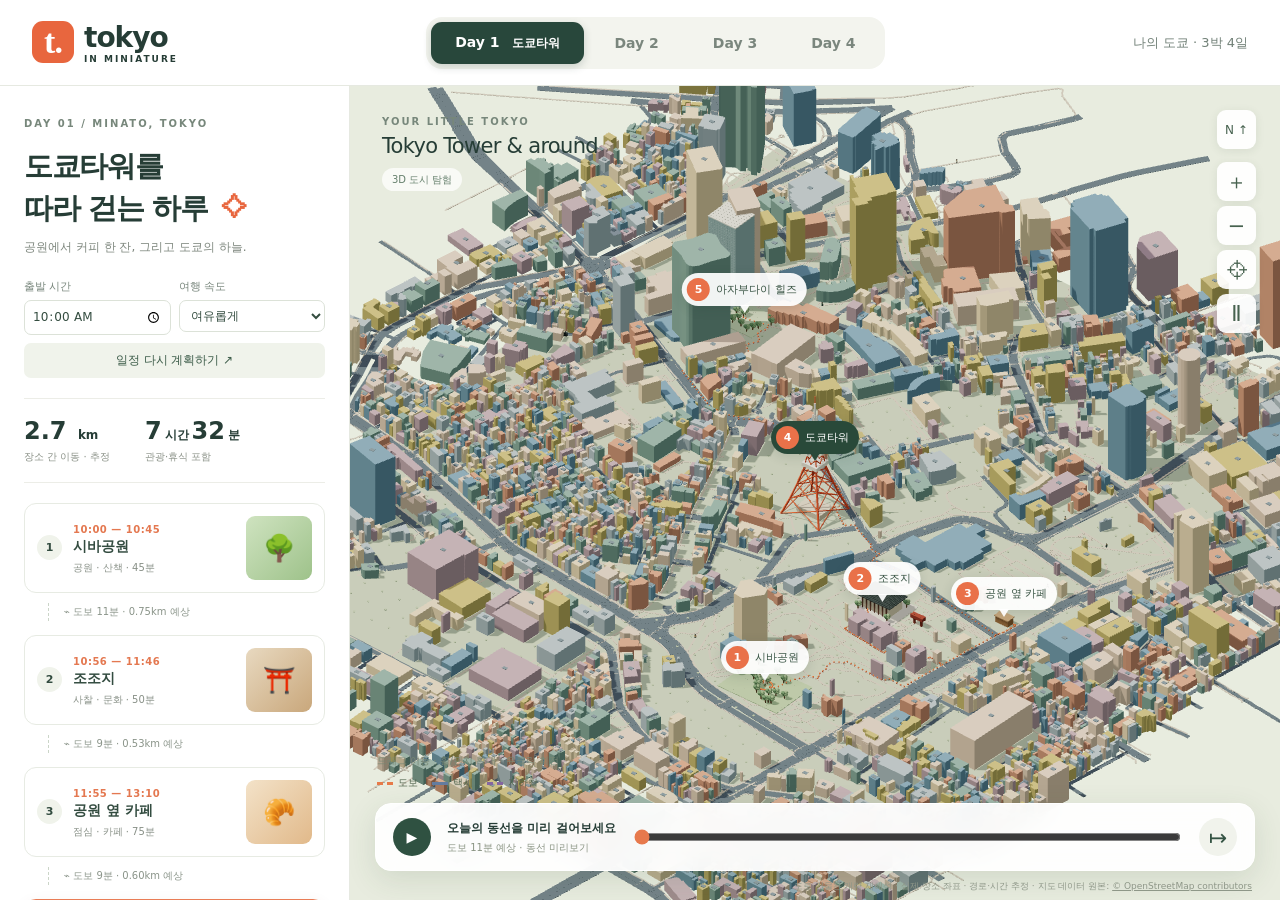
==== index.html @ 180bc1d6 "feat: add canonical, Open Graph meta, favicon and static itinerary fallback Co-Authored-By: Claude S" ====
<!doctype html>
<html lang="ko">
<head>
<meta charset="utf-8">
<meta name="viewport" content="width=device-width,initial-scale=1">
<meta name="theme-color" content="#f6f5ef">
<title>Tokyo, in miniature · 도쿄 여행 플래너</title>
<meta name="description" content="도쿄타워 주변을 탐험하는 인터랙티브 3D 여행 플래너">
<link rel="canonical" href="https://jaeyun0507.github.io/tokyo-miniature-trip/">
<link rel="icon" href="data:image/svg+xml,%3Csvg xmlns='http://www.w3.org/2000/svg' viewBox='0 0 32 32'%3E%3Crect width='32' height='32' rx='7' fill='%23f6f5ef'/%3E%3Ctext x='16' y='23' font-size='20' text-anchor='middle' font-family='serif' fill='%23222'%3Et.%3C/text%3E%3C/svg%3E">
<meta property="og:type" content="website">
<meta property="og:locale" content="ko_KR">
<meta property="og:site_name" content="Tokyo, in miniature">
<meta property="og:title" content="Tokyo, in miniature · 도쿄 여행 플래너">
<meta property="og:description" content="도쿄타워 주변을 탐험하는 인터랙티브 3D 여행 플래너">
<meta property="og:url" content="https://jaeyun0507.github.io/tokyo-miniature-trip/">
<meta name="twitter:card" content="summary">
<meta name="twitter:title" content="Tokyo, in miniature · 도쿄 여행 플래너">
<meta name="twitter:description" content="도쿄타워 주변을 탐험하는 인터랙티브 3D 여행 플래너">
<link rel="stylesheet" href="style.css">
<script type="importmap">{"imports":{"three":"./vendor/three.module.min.js"}}</script>
</head>
<body>
<header>
  <a class="brand" href="./"><span class="brand-mark">t.</span><span>tokyo<span class="brand-small">IN MINIATURE</span></span></a>
  <nav aria-label="여행 날짜">
    <button class="day active" data-day="1">Day 1 <small>도쿄타워</small></button>
    <button class="day" data-day="2">Day 2</button>
    <button class="day" data-day="3">Day 3</button>
    <button class="day" data-day="4">Day 4</button>
  </nav>
  <span class="trip-label">나의 도쿄 · 3박 4일</span>
</header>
<main>
  <aside id="itinerary">
    <div class="intro">
      <span class="eyebrow">DAY 01 / MINATO, TOKYO</span>
      <h1>도쿄타워를<br>따라 걷는 하루<span>⟡</span></h1>
      <p>공원에서 커피 한 잔, 그리고 도쿄의 하늘.</p>
    </div>
    <div class="planner">
      <label>출발 시간 <input id="start" type="time" value="10:00"></label>
      <label>여행 속도
        <select id="pace">
          <option value="1">여유롭게</option>
          <option value="0.75">가볍게</option>
          <option value="1.25">천천히</option>
        </select>
      </label>
      <button id="plan">일정 다시 계획하기 ↗</button>
    </div>
    <div class="summary">
      <div><b id="distance">-</b><span>장소 간 이동 · 추정</span></div>
      <div><b id="duration">-</b><span>관광·휴식 포함</span></div>
    </div>
    <div id="cards">
      <ol>
        <li><h3>시바공원 (Shiba Park)</h3><p>도쿄타워를 바라보며 초록빛 산책로를 걸어요. 사진을 찍고 천천히 하루를 시작하기 좋은 첫 장소.</p></li>
        <li><h3>조조지 (Zōjō-ji Temple)</h3><p>오래된 사찰의 지붕 너머로 도쿄타워가 솟아 있어요. 경내와 산게다쓰몬을 천천히 둘러보세요.</p></li>
        <li><h3>공원 옆 카페</h3><p>공원 옆 베이커리 카페에서 빵과 커피로 쉬어가는 점심.</p></li>
        <li><h3>도쿄타워 (Tokyo Tower)</h3><p>도쿄를 상징하는 오렌지빛 철탑. 전망대에서 도시를 내려다보고 아래층에서 작은 기념품을 골라보세요.</p></li>
        <li><h3>아자부다이 힐즈 (Azabudai Hills)</h3><p>곡선형 건축과 녹색 광장, 상점과 마켓이 이어지는 마지막 코스. 가미야초역과 연결돼 있어요.</p></li>
      </ol>
    </div>
    <div class="aside-note">영업시간은 여행일에 다시 확인해 주세요.<br>이동시간은 대기·교통 상황에 따라 달라집니다.</div>
  </aside>
  <section id="map" aria-label="도쿄 3D 여행 지도">
    <div id="canvas"></div>
    <div id="pins"></div>
    <div class="map-heading"><span class="eyebrow">YOUR LITTLE TOKYO</span><h2>Tokyo Tower &amp; around</h2><span class="map-live">3D 도시 탐험</span></div>
    <div id="map-status">도쿄의 작은 거리를 준비하고 있어요…</div>
    <div class="map-tools">
      <button id="north" title="북쪽으로 정렬" aria-label="북쪽으로 정렬">N ↑</button>
      <button id="zoom-in" aria-label="지도 확대">＋</button>
      <button id="zoom-out" aria-label="지도 축소">−</button>
      <button id="reset" aria-label="전체 동선 보기">⌖</button>
      <button id="motion" aria-label="도시 움직임 일시정지">Ⅱ</button>
    </div>
    <div class="map-hint">드래그 이동 · 휠/핀치 확대 · 우클릭 회전</div>
    <div class="legend"><span><i class="walk"></i>도보</span><span><i class="taxi"></i>택시</span><span><i class="subway"></i>지하철</span></div>
    <div id="details" hidden></div>
    <div class="player">
      <button id="play" aria-label="여행 동선 재생">▶</button>
      <div><b id="play-label">오늘의 동선을 미리 걸어보세요</b><span id="play-sub">5곳의 작은 발견 · Day 1</span></div>
      <input id="progress" type="range" min="0" max="1000" value="0" aria-label="여행 진행 위치">
      <button id="next" aria-label="다음 장소">↦</button>
    </div>
    <div class="attribution">도로·건물은 개략 재해석 · 실제 장소 좌표 · 경로·시간 추정 · 지도 데이터 원본: <a href="https://www.openstreetmap.org/copyright" target="_blank" rel="noopener">© OpenStreetMap contributors</a></div>
    <div id="empty-day" hidden>
      <span class="eyebrow">YOUR NEXT CHAPTER</span>
      <h2 id="empty-title"></h2>
      <p>이번 프로토타입은 Day 1 도쿄타워 지역을 담고 있어요.<br>나머지 날짜는 아직 계획되지 않았습니다.</p>
      <button id="back-day">Day 1 둘러보기 →</button>
    </div>
  </section>
</main>
<div id="toast" role="status"></div>
<script type="module" src="app.js"></script>
</body>
</html>
---- style.css ----
:root{
  --bg:#f6f5ef; --ink:#263d36; --muted:#7f887f; --line:#e6e9e1; --panel:#fff;
  --green:#28473b; --green-2:#335443; --orange:#e8663e; --soft:#f0f3eb;
}
*{box-sizing:border-box}
body{margin:0;font-family:system-ui,-apple-system,"Segoe UI","Malgun Gothic","Noto Sans KR",sans-serif;color:var(--ink);background:var(--bg);font-size:14px}
button,input,select{font:inherit}
button{cursor:pointer;border:0}
button:focus-visible,a:focus-visible,input:focus-visible,select:focus-visible{outline:3px solid #ed7044;outline-offset:3px}

/* header */
header{height:86px;display:flex;align-items:center;justify-content:space-between;padding:0 32px;background:var(--panel);border-bottom:1px solid var(--line);position:relative;z-index:20}
.brand{display:flex;align-items:center;gap:10px;text-decoration:none;color:var(--ink);font-size:28px;font-weight:700;letter-spacing:-1px}
.brand-mark{background:var(--orange);color:#fff;border-radius:11px;width:42px;height:42px;display:grid;place-items:center;font-family:Georgia,serif;font-size:34px}
.brand-small{display:block;font-size:9px;letter-spacing:2px;line-height:1.2}
.trip-label{font-size:13px;color:#718077}
nav{display:flex;gap:6px;padding:5px;background:#f3f4ee;border-radius:16px}
.day{padding:12px 24px;background:transparent;border-radius:11px;color:#7a867d;font-weight:600}
.day small{display:none;margin-left:8px;font-size:12px}
.day.active{background:var(--green);color:#fff;box-shadow:0 3px 8px #213b3233}
.day.active small{display:inline}

/* layout */
main{height:calc(100dvh - 86px);display:flex}
aside{width:350px;flex-shrink:0;background:var(--panel);overflow-y:auto;z-index:5;border-right:1px solid var(--line);padding:28px 24px;transition:opacity .2s}
.eyebrow{font-size:10px;font-weight:700;letter-spacing:2px;color:#77877b}
.intro h1{font-size:29px;line-height:1.45;letter-spacing:-1.3px;margin:15px 0 10px;font-weight:600}
.intro h1 span{color:var(--orange);margin-left:12px}
.intro p{font-size:12px;color:var(--muted);margin:0 0 23px}
.planner{display:grid;grid-template-columns:1fr 1fr;gap:8px}
.planner label{font-size:11px;color:#79877d}
.planner input,.planner select{display:block;width:100%;border:1px solid #dce2d8;border-radius:7px;background:#fff;padding:7px;margin-top:6px;color:#344d40;font-size:12px}
.planner button{grid-column:1/-1;background:var(--soft);color:#3c5c49;border-radius:7px;padding:9px;font-size:12px}
.summary{display:flex;gap:35px;border-top:1px solid #ecede7;border-bottom:1px solid #ecede7;padding:18px 0;margin:20px 0}
.summary b{font-size:24px;font-weight:600}
.summary small{font-size:12px;margin:0 3px}
.summary span{display:block;color:#8a9187;font-size:10px;margin-top:5px}

/* stop cards */
.stop{position:relative;margin-bottom:10px;display:block;text-align:left;background:#fff;width:100%;padding:12px;border:1px solid #e7ebe3;border-radius:12px;color:#334c40;transition:.2s}
.stop.selected{border-color:#e97c56;background:#fff9f4;box-shadow:0 4px 15px #79432912}
.stop-top{display:flex;gap:11px;align-items:center}
.stop-number{width:25px;height:25px;display:grid;place-items:center;border-radius:50%;background:var(--soft);font-size:11px;font-weight:700;flex-shrink:0}
.selected .stop-number{background:#e96c43;color:#fff}
.stop h3{font-size:14px;margin:2px 0;font-weight:600}
.stop time{font-size:10px;font-weight:600;color:#e47850;letter-spacing:.5px}
.stop .meta{font-size:10px;color:#889087;margin-top:5px}
/* 사진 대신 색 블록 썸네일 (실제 사진 아님) */
.thumb{height:64px;width:66px;border-radius:9px;flex-shrink:0;margin-left:auto;display:grid;place-items:center;font-size:26px}
.thumb.t0{background:linear-gradient(135deg,#cfe3c0,#9ec28a)}
.thumb.t1{background:linear-gradient(135deg,#e8d9c0,#c9a77b)}
.thumb.t2{background:linear-gradient(135deg,#f3e2c8,#e1b98a)}
.thumb.t3{background:linear-gradient(135deg,#f7c9b2,#e8663e)}
.thumb.t4{background:linear-gradient(135deg,#cfdde0,#8fb1b8)}
.leg{margin:6px 0 14px 24px;padding-left:15px;border-left:1px dashed #cbd5c8;font-size:10px;color:#8a9489;line-height:1.8}
.aside-note{color:#99a194;font-size:10px;line-height:1.8;padding:8px 0 20px}

/* map */
#map{position:relative;flex:1;overflow:hidden;background:#e9ede2}
#canvas,#pins{position:absolute;inset:0}
#canvas canvas{display:block;width:100%;height:100%}
#pins{pointer-events:none}
.pin{position:absolute;pointer-events:auto;display:flex;align-items:center;gap:6px;transform:translate(-50%,-100%);white-space:nowrap;border-radius:18px;background:#ffffffed;color:#3a5545;padding:5px 10px 5px 5px;box-shadow:0 3px 12px #263e3424;font-size:11px}
.pin b{background:#e97149;color:#fff;border-radius:50%;width:23px;height:23px;display:grid;place-items:center}
.pin.selected{background:#294939;color:#fff;z-index:3}
.pin:after{content:'';position:absolute;bottom:-7px;left:50%;transform:translateX(-50%);border-top:8px solid #ffffffed;border-left:5px solid transparent;border-right:5px solid transparent}
.pin.selected:after{border-top-color:#294939}
.map-heading{position:absolute;left:32px;top:26px;pointer-events:none}
.map-heading h2{font-size:21px;font-weight:500;letter-spacing:-.7px;margin:6px 0 12px}
.map-live{background:#ffffffb8;padding:6px 10px;border-radius:20px;font-size:10px;color:#66806d}
.map-tools{position:absolute;right:24px;top:24px;display:grid;gap:5px}
.map-tools button{width:39px;height:39px;border-radius:9px;background:#ffffffeb;color:#47624f;box-shadow:0 2px 10px #324c3518;font-size:21px}
.map-tools #north{font-size:12px;margin-bottom:8px}
.map-hint{position:absolute;bottom:132px;left:27px;color:#788874;font-size:10px}
.legend{position:absolute;left:27px;bottom:110px;display:flex;gap:14px;font-size:10px;color:#53664f}
.legend span{display:flex;align-items:center;gap:5px}
.legend i{width:16px;border-top:3px dashed #e77a49}
.legend .taxi{border-color:#637ca0;border-top-style:solid}
.legend .subway{border-color:#8466a1}
.player{position:absolute;bottom:29px;left:25px;right:25px;background:#fffffff0;backdrop-filter:blur(12px);border:1px solid #fff;border-radius:16px;box-shadow:0 9px 30px #304e3120;display:flex;align-items:center;gap:16px;padding:14px 17px}
.player button{width:38px;height:38px;border-radius:50%;background:#2f5141;color:#fff;flex-shrink:0}
.player #next{background:#f1f3ec;color:#345343;font-size:22px}
.player b{font-size:12px;display:block}
.player span{display:block;font-size:10px;color:#899382;margin-top:4px}
.player input{flex:1;min-width:40px;accent-color:#e7794c}
.attribution{position:absolute;bottom:7px;right:28px;font-size:9px;color:#8e9788;text-align:right}
.attribution a{color:inherit}
#map-status{position:absolute;top:48%;left:50%;transform:translate(-50%,-50%);background:#fff;border-radius:12px;padding:15px;box-shadow:0 5px 20px #0001;font-size:12px;text-align:center}
#map-status[hidden]{display:none}

/* details card */
#details{position:absolute;right:24px;top:205px;width:270px;background:#fffffff2;border-radius:17px;box-shadow:0 10px 30px #26452a22;overflow:hidden;backdrop-filter:blur(12px)}
#details[hidden],#empty-day[hidden]{display:none}
#details .detail-img{height:112px;width:100%;margin:0;border-radius:0;font-size:44px}
.detail-body{padding:18px}
.detail-body h3{margin:5px 0 9px;font-size:20px}
.detail-body p{font-size:12px;color:#70806f;line-height:1.75;margin:8px 0}
.detail-body .info{font-size:11px;background:#f3f5ef;padding:9px;border-radius:8px}
.detail-body a{font-size:11px;color:#64826b;text-decoration:none}
.detail-close{position:absolute;right:10px;top:10px;width:27px;height:27px;border-radius:50%;background:#fff;color:#576b5a}
.mode-row{display:flex;gap:5px;margin:12px 0}
.mode-row button{padding:7px 11px;border-radius:6px;background:#edf1e7;color:#5b715b;font-size:11px}
.mode-row button.active{background:var(--green-2);color:#fff}
.detail-body .photo-note{font-size:9px;color:#92998b}
.detail-body .go{background:#e96e43;color:#fff;border-radius:8px;padding:10px;width:100%;margin-top:12px;font-weight:600;font-size:12px}

/* empty day */
#empty-day{position:absolute;inset:0;background:#eff2e4eb;backdrop-filter:blur(9px);z-index:7;display:flex;flex-direction:column;align-items:center;justify-content:center;text-align:center;padding:30px}
#empty-day h2{font-size:36px;margin:18px}
#empty-day p{line-height:1.8;color:#768470}
#empty-day button{margin-top:20px;padding:15px 30px;border-radius:10px;background:var(--green-2);color:#fff}
#toast{position:fixed;bottom:125px;left:50%;transform:translateX(-50%);background:#294535;color:#fff;padding:12px 20px;border-radius:10px;z-index:30;display:none;max-width:90vw;font-size:13px}

@media(min-width:1500px){aside{width:385px;padding:32px}.intro h1{font-size:33px}}
@media(max-width:1000px){
  header{padding:0 20px}.trip-label{display:none}.day{padding:12px 18px}
  aside{width:305px;padding:22px 18px}
  #details{top:auto;bottom:150px;width:235px}.detail-img{display:none}
  .map-heading{left:22px}
}
@media(max-width:700px){
  header{height:70px;padding:0 14px}.brand{font-size:22px}
  .brand-mark{width:32px;height:32px;font-size:26px}.brand-small{font-size:7px}
  .day{padding:10px 13px;font-size:12px}.day.active small{display:none}
  nav{gap:0;padding:3px}
  main{height:calc(100dvh - 70px);flex-direction:column-reverse}
  #map{flex:1;min-height:44dvh}
  aside{height:34dvh;width:100%;padding:15px 18px;border-right:0;border-top:1px solid #e0e5d9}
  .intro{display:none}
  .planner{grid-template-columns:1fr 1fr 1.4fr;align-items:end;gap:8px}
  .planner button{grid-column:auto;height:35px;font-size:11px}
  .summary{padding:9px 0;margin:10px 0;gap:25px}.summary b{font-size:18px}
  .summary span{display:inline;margin-left:8px;font-size:9px}
  #cards{display:flex;gap:10px;overflow-x:auto;padding-bottom:8px}
  .stop{min-width:220px;width:220px;margin:0;padding:9px}
  .leg,.aside-note{display:none}
  .stop h3{font-size:12px}.thumb{width:48px;height:48px;font-size:20px}
  .map-heading{top:16px;left:17px}.map-heading h2{font-size:16px;margin:5px 0}
  .map-live{display:none}
  .map-tools{right:12px;top:12px;gap:4px}
  .map-tools button{height:31px;width:31px;font-size:18px}.map-tools #north{margin:0}
  .player{bottom:23px;left:12px;right:12px;padding:9px 11px;gap:9px;border-radius:12px}
  .player button{width:31px;height:31px;font-size:11px}
  .player b{font-size:10px;max-width:125px}.player span{font-size:8px}.player input{width:45px}
  .attribution{font-size:7px;right:12px;bottom:5px}
  .map-hint{display:none}.legend{bottom:87px;left:15px;font-size:9px}
  #details{top:8px;bottom:auto;right:51px;width:220px;max-height:calc(100% - 95px);overflow-y:auto;z-index:6}
  .pin{font-size:9px;padding:3px 7px 3px 3px}.pin b{width:19px;height:19px}
}
@media(prefers-reduced-motion:reduce){*{scroll-behavior:auto;transition:none!important}}
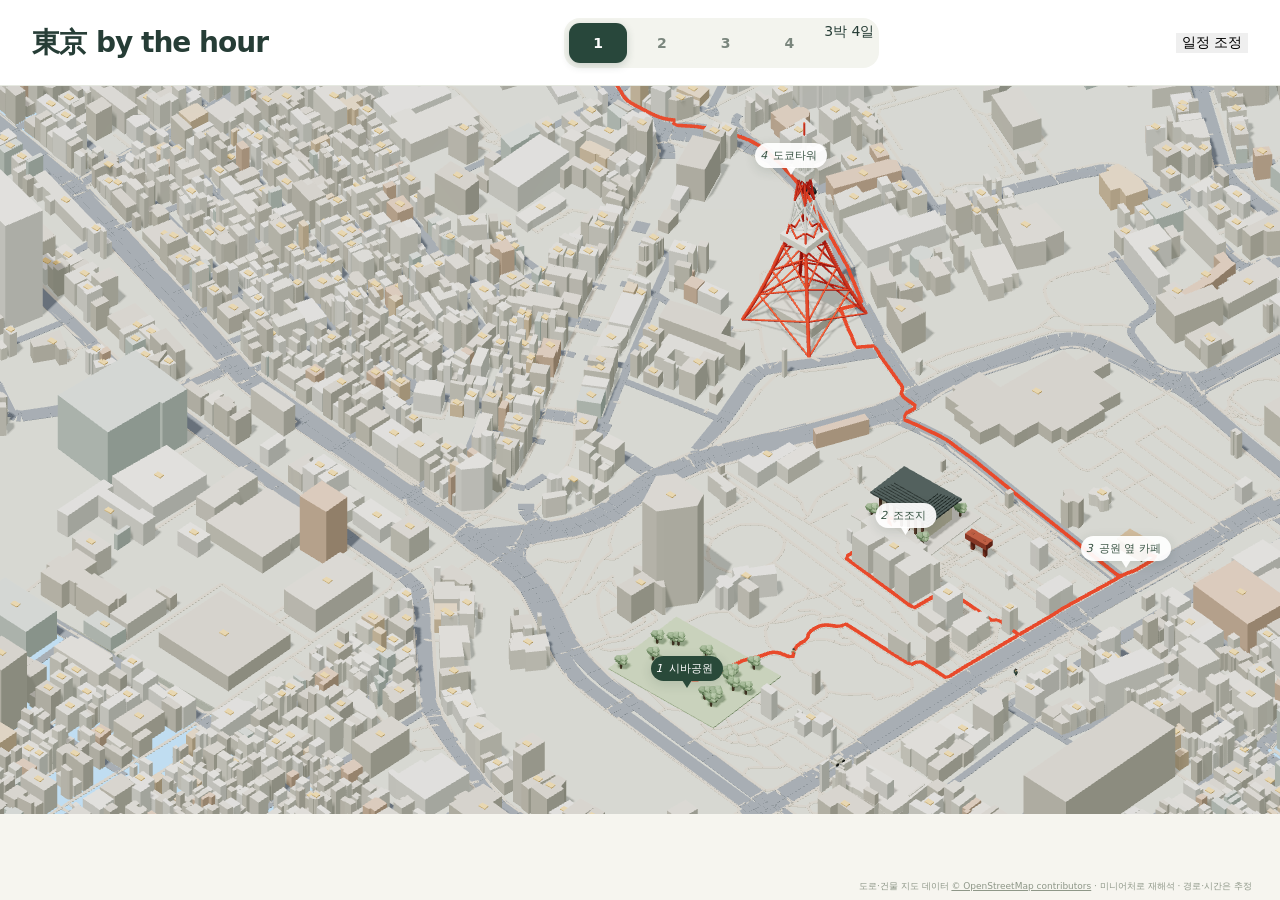
==== commit f827d9b5: "feat: redesign page structure around full-screen stage and hourly timeline Co-Authored-By: Claude So" ====
--- a/index.html
+++ b/index.html
@@ -2,98 +2,93 @@
 <html lang="ko">
 <head>
 <meta charset="utf-8">
-<meta name="viewport" content="width=device-width,initial-scale=1">
-<meta name="theme-color" content="#f6f5ef">
-<title>Tokyo, in miniature · 도쿄 여행 플래너</title>
-<meta name="description" content="도쿄타워 주변을 탐험하는 인터랙티브 3D 여행 플래너">
+<meta name="viewport" content="width=device-width,initial-scale=1,viewport-fit=cover">
+<meta name="theme-color" content="#cfe4f2">
+<title>Tokyo, by the hour · 시간으로 걷는 도쿄</title>
+<meta name="description" content="하루를 시간 순서로 걷는 도쿄 여행 플래너. 타임라인을 움직이면 하늘이 바뀌고 도쿄타워에 불이 켜져요.">
 <link rel="canonical" href="https://jaeyun0507.github.io/tokyo-miniature-trip/">
-<link rel="icon" href="data:image/svg+xml,%3Csvg xmlns='http://www.w3.org/2000/svg' viewBox='0 0 32 32'%3E%3Crect width='32' height='32' rx='7' fill='%23f6f5ef'/%3E%3Ctext x='16' y='23' font-size='20' text-anchor='middle' font-family='serif' fill='%23222'%3Et.%3C/text%3E%3C/svg%3E">
+<link rel="icon" href="data:image/svg+xml,%3Csvg xmlns='http://www.w3.org/2000/svg' viewBox='0 0 32 32'%3E%3Crect width='32' height='32' rx='7' fill='%23e2452b'/%3E%3Ctext x='16' y='23' font-size='19' text-anchor='middle' font-family='serif' fill='%23fff'%3E%E6%9D%B1%3C/text%3E%3C/svg%3E">
 <meta property="og:type" content="website">
 <meta property="og:locale" content="ko_KR">
-<meta property="og:site_name" content="Tokyo, in miniature">
-<meta property="og:title" content="Tokyo, in miniature · 도쿄 여행 플래너">
-<meta property="og:description" content="도쿄타워 주변을 탐험하는 인터랙티브 3D 여행 플래너">
+<meta property="og:site_name" content="Tokyo, by the hour">
+<meta property="og:title" content="Tokyo, by the hour · 시간으로 걷는 도쿄">
+<meta property="og:description" content="하루를 시간 순서로 걷는 도쿄 여행 플래너. 타임라인을 움직이면 하늘이 바뀌고 도쿄타워에 불이 켜져요.">
 <meta property="og:url" content="https://jaeyun0507.github.io/tokyo-miniature-trip/">
 <meta name="twitter:card" content="summary">
-<meta name="twitter:title" content="Tokyo, in miniature · 도쿄 여행 플래너">
-<meta name="twitter:description" content="도쿄타워 주변을 탐험하는 인터랙티브 3D 여행 플래너">
+<meta name="twitter:title" content="Tokyo, by the hour · 시간으로 걷는 도쿄">
+<meta name="twitter:description" content="하루를 시간 순서로 걷는 도쿄 여행 플래너. 타임라인을 움직이면 하늘이 바뀌고 도쿄타워에 불이 켜져요.">
 <link rel="stylesheet" href="style.css">
 <script type="importmap">{"imports":{"three":"./vendor/three.module.min.js"}}</script>
 </head>
-<body>
-<header>
-  <a class="brand" href="./"><span class="brand-mark">t.</span><span>tokyo<span class="brand-small">IN MINIATURE</span></span></a>
-  <nav aria-label="여행 날짜">
-    <button class="day active" data-day="1">Day 1 <small>도쿄타워</small></button>
-    <button class="day" data-day="2">Day 2</button>
-    <button class="day" data-day="3">Day 3</button>
-    <button class="day" data-day="4">Day 4</button>
+<body data-tone="day">
+<div id="stage"><div id="canvas"></div><div id="pins"></div></div>
+
+<header class="top">
+  <a class="brand" href="./" aria-label="Tokyo, by the hour 처음으로">
+    <span class="brand-kanji">東京</span>
+    <span class="brand-text">by the hour</span>
+  </a>
+  <nav class="days" aria-label="여행 날짜">
+    <button class="day active" data-day="1" aria-current="true">1</button>
+    <button class="day" data-day="2">2</button>
+    <button class="day" data-day="3">3</button>
+    <button class="day" data-day="4">4</button>
+    <span class="days-label">3박 4일</span>
   </nav>
-  <span class="trip-label">나의 도쿄 · 3박 4일</span>
+  <button id="open-plan" class="ghost">일정 조정</button>
 </header>
-<main>
-  <aside id="itinerary">
-    <div class="intro">
-      <span class="eyebrow">DAY 01 / MINATO, TOKYO</span>
-      <h1>도쿄타워를<br>따라 걷는 하루<span>⟡</span></h1>
-      <p>공원에서 커피 한 잔, 그리고 도쿄의 하늘.</p>
-    </div>
-    <div class="planner">
-      <label>출발 시간 <input id="start" type="time" value="10:00"></label>
-      <label>여행 속도
-        <select id="pace">
-          <option value="1">여유롭게</option>
-          <option value="0.75">가볍게</option>
-          <option value="1.25">천천히</option>
-        </select>
-      </label>
-      <button id="plan">일정 다시 계획하기 ↗</button>
-    </div>
-    <div class="summary">
-      <div><b id="distance">-</b><span>장소 간 이동 · 추정</span></div>
-      <div><b id="duration">-</b><span>관광·휴식 포함</span></div>
-    </div>
-    <div id="cards">
-      <ol>
-        <li><h3>시바공원 (Shiba Park)</h3><p>도쿄타워를 바라보며 초록빛 산책로를 걸어요. 사진을 찍고 천천히 하루를 시작하기 좋은 첫 장소.</p></li>
-        <li><h3>조조지 (Zōjō-ji Temple)</h3><p>오래된 사찰의 지붕 너머로 도쿄타워가 솟아 있어요. 경내와 산게다쓰몬을 천천히 둘러보세요.</p></li>
-        <li><h3>공원 옆 카페</h3><p>공원 옆 베이커리 카페에서 빵과 커피로 쉬어가는 점심.</p></li>
-        <li><h3>도쿄타워 (Tokyo Tower)</h3><p>도쿄를 상징하는 오렌지빛 철탑. 전망대에서 도시를 내려다보고 아래층에서 작은 기념품을 골라보세요.</p></li>
-        <li><h3>아자부다이 힐즈 (Azabudai Hills)</h3><p>곡선형 건축과 녹색 광장, 상점과 마켓이 이어지는 마지막 코스. 가미야초역과 연결돼 있어요.</p></li>
-      </ol>
-    </div>
-    <div class="aside-note">영업시간은 여행일에 다시 확인해 주세요.<br>이동시간은 대기·교통 상황에 따라 달라집니다.</div>
-  </aside>
-  <section id="map" aria-label="도쿄 3D 여행 지도">
-    <div id="canvas"></div>
-    <div id="pins"></div>
-    <div class="map-heading"><span class="eyebrow">YOUR LITTLE TOKYO</span><h2>Tokyo Tower &amp; around</h2><span class="map-live">3D 도시 탐험</span></div>
-    <div id="map-status">도쿄의 작은 거리를 준비하고 있어요…</div>
-    <div class="map-tools">
-      <button id="north" title="북쪽으로 정렬" aria-label="북쪽으로 정렬">N ↑</button>
-      <button id="zoom-in" aria-label="지도 확대">＋</button>
-      <button id="zoom-out" aria-label="지도 축소">−</button>
-      <button id="reset" aria-label="전체 동선 보기">⌖</button>
-      <button id="motion" aria-label="도시 움직임 일시정지">Ⅱ</button>
-    </div>
-    <div class="map-hint">드래그 이동 · 휠/핀치 확대 · 우클릭 회전</div>
-    <div class="legend"><span><i class="walk"></i>도보</span><span><i class="taxi"></i>택시</span><span><i class="subway"></i>지하철</span></div>
-    <div id="details" hidden></div>
-    <div class="player">
-      <button id="play" aria-label="여행 동선 재생">▶</button>
-      <div><b id="play-label">오늘의 동선을 미리 걸어보세요</b><span id="play-sub">5곳의 작은 발견 · Day 1</span></div>
-      <input id="progress" type="range" min="0" max="1000" value="0" aria-label="여행 진행 위치">
-      <button id="next" aria-label="다음 장소">↦</button>
-    </div>
-    <div class="attribution">도로·건물은 개략 재해석 · 실제 장소 좌표 · 경로·시간 추정 · 지도 데이터 원본: <a href="https://www.openstreetmap.org/copyright" target="_blank" rel="noopener">© OpenStreetMap contributors</a></div>
-    <div id="empty-day" hidden>
-      <span class="eyebrow">YOUR NEXT CHAPTER</span>
-      <h2 id="empty-title"></h2>
-      <p>이번 프로토타입은 Day 1 도쿄타워 지역을 담고 있어요.<br>나머지 날짜는 아직 계획되지 않았습니다.</p>
-      <button id="back-day">Day 1 둘러보기 →</button>
-    </div>
-  </section>
-</main>
+
+<div class="tools" role="group" aria-label="지도 도구">
+  <button id="zoom-in" aria-label="확대">＋</button>
+  <button id="zoom-out" aria-label="축소">−</button>
+  <button id="overview" aria-label="도시 전체 보기" title="전체 보기">⌖</button>
+</div>
+
+<!-- 스크립트가 시작되면 챕터 카드로 교체돼요. 스크립트 없이도 일정이 읽히도록 둔 정적 내용입니다. -->
+<section id="card" aria-live="polite">
+  <div class="eyebrow">Day 1 · Minato, Tokyo</div>
+  <h2>도쿄타워를 따라 걷는 하루</h2>
+  <ol>
+    <li><b>시바공원 (Shiba Park)</b> — 도쿄타워를 바라보며 초록빛 산책로를 걸어요. 사진을 찍고 천천히 하루를 시작하기 좋은 첫 장소.</li>
+    <li><b>조조지 (Zōjō-ji Temple)</b> — 오래된 사찰의 지붕 너머로 도쿄타워가 솟아 있어요. 경내와 산게다쓰몬을 천천히 둘러보세요.</li>
+    <li><b>공원 옆 카페</b> — 공원 옆 베이커리 카페에서 빵과 커피로 쉬어가는 점심.</li>
+    <li><b>도쿄타워 (Tokyo Tower)</b> — 도쿄를 상징하는 주황빛 철탑. 해 질 무렵 전망대에서 도시에 불이 켜지는 순간을 기다려 보세요.</li>
+    <li><b>아자부다이 힐즈 (Azabudai Hills)</b> — 곡선형 건축과 녹색 광장, 상점과 마켓이 이어지는 마지막 코스. 가미야초역과 연결돼 있어요.</li>
+  </ol>
+</section>
+
+<footer id="line">
+  <button id="play" class="play" aria-label="하루 재생">▶</button>
+  <div class="track">
+    <input id="progress" type="range" min="0" max="1000" value="0" aria-label="하루의 시간 이동">
+    <div id="stations"></div>
+  </div>
+  <div class="clockout" aria-hidden="true"><b id="clock">12:00</b><span id="phase">낮</span></div>
+</footer>
+
+<div id="sheet" hidden>
+  <div class="sheet-body" role="dialog" aria-label="일정 조정">
+    <h3>하루를 어떻게 걸을까요</h3>
+    <label>출발 시간 <input id="start" type="time" value="12:00"></label>
+    <fieldset>
+      <legend>걷는 속도</legend>
+      <label><input type="radio" name="pace" value="0.75"> 가볍게</label>
+      <label><input type="radio" name="pace" value="1" checked> 여유롭게</label>
+      <label><input type="radio" name="pace" value="1.25"> 천천히 오래</label>
+    </fieldset>
+    <div class="sheet-actions"><button id="sheet-cancel" class="ghost">닫기</button><button id="sheet-apply" class="primary">다시 계획하기</button></div>
+  </div>
+</div>
+
+<div id="empty-day" hidden>
+  <span class="eyebrow">NEXT CHAPTER</span>
+  <h2 id="empty-title"></h2>
+  <p>이번 프로토타입은 첫째 날 도쿄타워 일대만 담고 있어요.<br>나머지 날은 아직 비어 있어요.</p>
+  <button id="back-day" class="primary">첫째 날로 돌아가기</button>
+</div>
+
+<div id="map-status">도쿄의 작은 거리를 준비하고 있어요…</div>
+<div class="attribution">도로·건물 지도 데이터 <a href="https://www.openstreetmap.org/copyright" target="_blank" rel="noopener">© OpenStreetMap contributors</a> · 미니어처로 재해석 · 경로·시간은 추정</div>
 <div id="toast" role="status"></div>
 <script type="module" src="app.js"></script>
 </body>
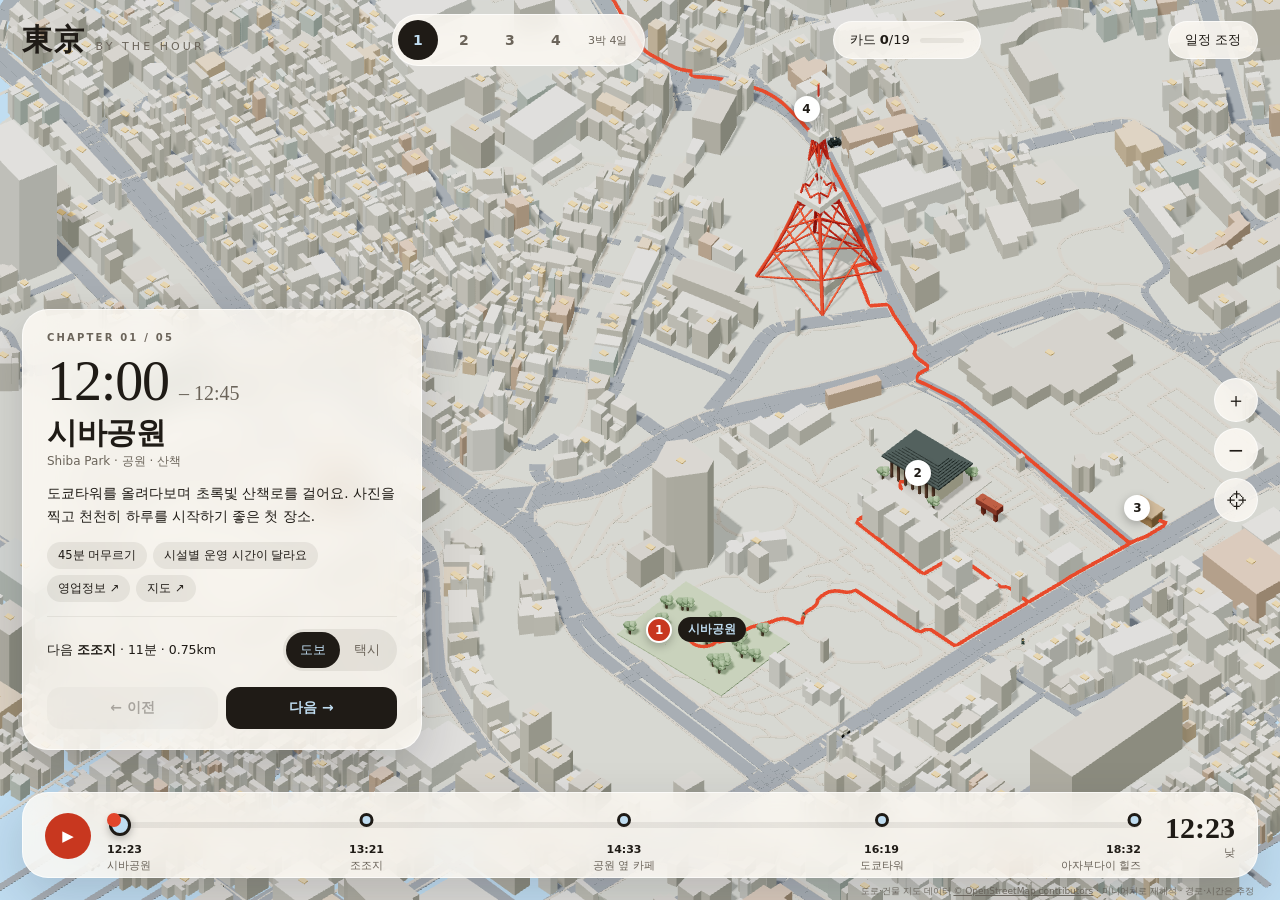
==== commit 0ed9d650: "feat: add card counter, card deck sheet and noscript itinerary Co-Authored-By: Claude Sonnet 5.5 <no" ====
--- a/index.html
+++ b/index.html
@@ -35,6 +35,7 @@
     <button class="day" data-day="4">4</button>
     <span class="days-label">3박 4일</span>
   </nav>
+  <button id="deck-btn" class="ghost deck-btn" aria-label="수집 카드"><span>카드 <b id="deck-n">0</b>/19</span><i class="deck-track"><i id="deck-bar" class="deck-fill"></i></i></button>
   <button id="open-plan" class="ghost">일정 조정</button>
 </header>
 
@@ -80,6 +81,15 @@
   </div>
 </div>
 
+<div id="deck" hidden>
+  <div class="sheet-body deck-body" role="dialog" aria-label="수집 카드">
+    <h3>모은 카드</h3>
+    <p class="deck-note">장소에 도착하면 카드를 얻어요. 이 브라우저에만 저장돼요.</p>
+    <div id="deck-list"></div>
+    <div class="sheet-actions"><button id="deck-close" class="primary">닫기</button></div>
+  </div>
+</div>
+
 <div id="empty-day" hidden>
   <span class="eyebrow">NEXT CHAPTER</span>
   <h2 id="empty-title"></h2>
@@ -89,6 +99,35 @@
 
 <div id="map-status">도쿄의 작은 거리를 준비하고 있어요…</div>
 <div class="attribution">도로·건물 지도 데이터 <a href="https://www.openstreetmap.org/copyright" target="_blank" rel="noopener">© OpenStreetMap contributors</a> · 미니어처로 재해석 · 경로·시간은 추정</div>
+<noscript>
+<section aria-label="Day 2~4 일정 요약">
+  <h2>3박 4일 도쿄 여행 일정 (Day 2~4)</h2>
+  <h3>Day 2 · 아사쿠사에서 스카이트리까지</h3>
+  <ol>
+    <li>가미나리몬 (Kaminarimon Gate): 아사쿠사 여행의 첫 관문인 붉은 등롱 문</li>
+    <li>센소지 (Sensō-ji Temple): 나카미세 거리를 지나 본당까지</li>
+    <li>스미다 공원 (Sumida Park): 스미다강변 산책로</li>
+    <li>도쿄 스카이트리 (Tokyo Skytree): 높이 634m의 전파탑과 전망대</li>
+    <li>도쿄 소라마치 (Tokyo Solamachi): 스카이트리 아래 복합 상업시설</li>
+  </ol>
+  <h3>Day 3 · 숲에서 교차로까지, 시부야 하루</h3>
+  <ol>
+    <li>메이지 신궁 (Meiji Jingu): 도심 속 숲길과 신사</li>
+    <li>다케시타 거리 (Takeshita Street): 하라주쿠의 패션과 간식 거리</li>
+    <li>오모테산도 (Omotesandō): 가로수길과 건축물</li>
+    <li>시부야 스크램블 교차로 (Shibuya Crossing)</li>
+    <li>시부야 스카이 (Shibuya Sky): 스크램블 스퀘어 옥상 전망 시설</li>
+  </ol>
+  <h3>Day 4 · 우에노에서 아키하바라까지</h3>
+  <ol>
+    <li>도쿄국립박물관 (Tokyo National Museum)</li>
+    <li>우에노 온시공원 (Ueno Park)</li>
+    <li>아메요코 시장 (Ameya-Yokochō)</li>
+    <li>아키하바라 (Akihabara): 전자제품과 서브컬처 거리</li>
+  </ol>
+  <p>3D 지도는 JavaScript가 필요해요. 운영시간과 요금은 각 장소의 공식 사이트에서 확인해 주세요.</p>
+</section>
+</noscript>
 <div id="toast" role="status"></div>
 <script type="module" src="app.js"></script>
 </body>
--- a/style.css
+++ b/style.css
@@ -1,150 +1,151 @@
 :root{
-  --bg:#f6f5ef; --ink:#263d36; --muted:#7f887f; --line:#e6e9e1; --panel:#fff;
-  --green:#28473b; --green-2:#335443; --orange:#e8663e; --soft:#f0f3eb;
+  --serif:"Iowan Old Style","Palatino Linotype","Book Antiqua",Georgia,"Noto Serif KR","Nanum Myeongjo","Batang",serif;
+  --sans:system-ui,-apple-system,"Segoe UI","Malgun Gothic","Noto Sans KR",sans-serif;
+  --accent:#e2452b; --accent-strong:#c8371f;
+  --ink:#1f1b16; --ink-2:#6b645a; --glass:rgba(255,252,246,.80); --glass-line:rgba(255,255,255,.65); --chip:rgba(31,27,22,.07);
+  --sky:#cfe4f2;
+}
+body[data-tone="night"]{
+  --ink:#f3efe6; --ink-2:#b4b0c4; --glass:rgba(22,24,44,.74); --glass-line:rgba(255,255,255,.12); --chip:rgba(255,255,255,.10);
 }
 *{box-sizing:border-box}
-body{margin:0;font-family:system-ui,-apple-system,"Segoe UI","Malgun Gothic","Noto Sans KR",sans-serif;color:var(--ink);background:var(--bg);font-size:14px}
-button,input,select{font:inherit}
-button{cursor:pointer;border:0}
-button:focus-visible,a:focus-visible,input:focus-visible,select:focus-visible{outline:3px solid #ed7044;outline-offset:3px}
+html,body{height:100%;margin:0;overflow:hidden}
+body{font-family:var(--sans);color:var(--ink);background:var(--sky);font-size:14px;-webkit-font-smoothing:antialiased}
+button,input{font:inherit;color:inherit}
+button{cursor:pointer;border:0;background:none}
+a{color:inherit}
+:focus-visible{outline:3px solid var(--accent);outline-offset:3px}
 
-/* header */
-header{height:86px;display:flex;align-items:center;justify-content:space-between;padding:0 32px;background:var(--panel);border-bottom:1px solid var(--line);position:relative;z-index:20}
-.brand{display:flex;align-items:center;gap:10px;text-decoration:none;color:var(--ink);font-size:28px;font-weight:700;letter-spacing:-1px}
-.brand-mark{background:var(--orange);color:#fff;border-radius:11px;width:42px;height:42px;display:grid;place-items:center;font-family:Georgia,serif;font-size:34px}
-.brand-small{display:block;font-size:9px;letter-spacing:2px;line-height:1.2}
-.trip-label{font-size:13px;color:#718077}
-nav{display:flex;gap:6px;padding:5px;background:#f3f4ee;border-radius:16px}
-.day{padding:12px 24px;background:transparent;border-radius:11px;color:#7a867d;font-weight:600}
-.day small{display:none;margin-left:8px;font-size:12px}
-.day.active{background:var(--green);color:#fff;box-shadow:0 3px 8px #213b3233}
-.day.active small{display:inline}
-
-/* layout */
-main{height:calc(100dvh - 86px);display:flex}
-aside{width:350px;flex-shrink:0;background:var(--panel);overflow-y:auto;z-index:5;border-right:1px solid var(--line);padding:28px 24px;transition:opacity .2s}
-.eyebrow{font-size:10px;font-weight:700;letter-spacing:2px;color:#77877b}
-.intro h1{font-size:29px;line-height:1.45;letter-spacing:-1.3px;margin:15px 0 10px;font-weight:600}
-.intro h1 span{color:var(--orange);margin-left:12px}
-.intro p{font-size:12px;color:var(--muted);margin:0 0 23px}
-.planner{display:grid;grid-template-columns:1fr 1fr;gap:8px}
-.planner label{font-size:11px;color:#79877d}
-.planner input,.planner select{display:block;width:100%;border:1px solid #dce2d8;border-radius:7px;background:#fff;padding:7px;margin-top:6px;color:#344d40;font-size:12px}
-.planner button{grid-column:1/-1;background:var(--soft);color:#3c5c49;border-radius:7px;padding:9px;font-size:12px}
-.summary{display:flex;gap:35px;border-top:1px solid #ecede7;border-bottom:1px solid #ecede7;padding:18px 0;margin:20px 0}
-.summary b{font-size:24px;font-weight:600}
-.summary small{font-size:12px;margin:0 3px}
-.summary span{display:block;color:#8a9187;font-size:10px;margin-top:5px}
-
-/* stop cards */
-.stop{position:relative;margin-bottom:10px;display:block;text-align:left;background:#fff;width:100%;padding:12px;border:1px solid #e7ebe3;border-radius:12px;color:#334c40;transition:.2s}
-.stop.selected{border-color:#e97c56;background:#fff9f4;box-shadow:0 4px 15px #79432912}
-.stop-top{display:flex;gap:11px;align-items:center}
-.stop-number{width:25px;height:25px;display:grid;place-items:center;border-radius:50%;background:var(--soft);font-size:11px;font-weight:700;flex-shrink:0}
-.selected .stop-number{background:#e96c43;color:#fff}
-.stop h3{font-size:14px;margin:2px 0;font-weight:600}
-.stop time{font-size:10px;font-weight:600;color:#e47850;letter-spacing:.5px}
-.stop .meta{font-size:10px;color:#889087;margin-top:5px}
-/* 사진 대신 색 블록 썸네일 (실제 사진 아님) */
-.thumb{height:64px;width:66px;border-radius:9px;flex-shrink:0;margin-left:auto;display:grid;place-items:center;font-size:26px}
-.thumb.t0{background:linear-gradient(135deg,#cfe3c0,#9ec28a)}
-.thumb.t1{background:linear-gradient(135deg,#e8d9c0,#c9a77b)}
-.thumb.t2{background:linear-gradient(135deg,#f3e2c8,#e1b98a)}
-.thumb.t3{background:linear-gradient(135deg,#f7c9b2,#e8663e)}
-.thumb.t4{background:linear-gradient(135deg,#cfdde0,#8fb1b8)}
-.leg{margin:6px 0 14px 24px;padding-left:15px;border-left:1px dashed #cbd5c8;font-size:10px;color:#8a9489;line-height:1.8}
-.aside-note{color:#99a194;font-size:10px;line-height:1.8;padding:8px 0 20px}
-
-/* map */
-#map{position:relative;flex:1;overflow:hidden;background:#e9ede2}
-#canvas,#pins{position:absolute;inset:0}
+#stage,#canvas,#pins{position:fixed;inset:0}
 #canvas canvas{display:block;width:100%;height:100%}
 #pins{pointer-events:none}
-.pin{position:absolute;pointer-events:auto;display:flex;align-items:center;gap:6px;transform:translate(-50%,-100%);white-space:nowrap;border-radius:18px;background:#ffffffed;color:#3a5545;padding:5px 10px 5px 5px;box-shadow:0 3px 12px #263e3424;font-size:11px}
-.pin b{background:#e97149;color:#fff;border-radius:50%;width:23px;height:23px;display:grid;place-items:center}
-.pin.selected{background:#294939;color:#fff;z-index:3}
-.pin:after{content:'';position:absolute;bottom:-7px;left:50%;transform:translateX(-50%);border-top:8px solid #ffffffed;border-left:5px solid transparent;border-right:5px solid transparent}
-.pin.selected:after{border-top-color:#294939}
-.map-heading{position:absolute;left:32px;top:26px;pointer-events:none}
-.map-heading h2{font-size:21px;font-weight:500;letter-spacing:-.7px;margin:6px 0 12px}
-.map-live{background:#ffffffb8;padding:6px 10px;border-radius:20px;font-size:10px;color:#66806d}
-.map-tools{position:absolute;right:24px;top:24px;display:grid;gap:5px}
-.map-tools button{width:39px;height:39px;border-radius:9px;background:#ffffffeb;color:#47624f;box-shadow:0 2px 10px #324c3518;font-size:21px}
-.map-tools #north{font-size:12px;margin-bottom:8px}
-.map-hint{position:absolute;bottom:132px;left:27px;color:#788874;font-size:10px}
-.legend{position:absolute;left:27px;bottom:110px;display:flex;gap:14px;font-size:10px;color:#53664f}
-.legend span{display:flex;align-items:center;gap:5px}
-.legend i{width:16px;border-top:3px dashed #e77a49}
-.legend .taxi{border-color:#637ca0;border-top-style:solid}
-.legend .subway{border-color:#8466a1}
-.player{position:absolute;bottom:29px;left:25px;right:25px;background:#fffffff0;backdrop-filter:blur(12px);border:1px solid #fff;border-radius:16px;box-shadow:0 9px 30px #304e3120;display:flex;align-items:center;gap:16px;padding:14px 17px}
-.player button{width:38px;height:38px;border-radius:50%;background:#2f5141;color:#fff;flex-shrink:0}
-.player #next{background:#f1f3ec;color:#345343;font-size:22px}
-.player b{font-size:12px;display:block}
-.player span{display:block;font-size:10px;color:#899382;margin-top:4px}
-.player input{flex:1;min-width:40px;accent-color:#e7794c}
-.attribution{position:absolute;bottom:7px;right:28px;font-size:9px;color:#8e9788;text-align:right}
+
+/* top bar */
+.top{position:fixed;z-index:10;top:0;left:0;right:0;display:flex;align-items:center;justify-content:space-between;gap:12px;padding:calc(14px + env(safe-area-inset-top)) 22px 0;pointer-events:none}
+.top>*{pointer-events:auto}
+.brand{display:flex;align-items:baseline;gap:10px;text-decoration:none}
+.brand-kanji{font-family:var(--serif);font-size:30px;letter-spacing:.06em;font-weight:700}
+.brand-text{font-size:11px;letter-spacing:.28em;text-transform:uppercase;color:var(--ink-2)}
+.days{display:flex;align-items:center;gap:6px;background:var(--glass);border:1px solid var(--glass-line);backdrop-filter:blur(14px);padding:5px;border-radius:999px;transition:background .6s}
+.day{width:40px;height:40px;border-radius:50%;font-weight:600;color:var(--ink-2)}
+.day.active{background:var(--ink);color:var(--sky)}
+.days-label{font-size:11px;color:var(--ink-2);padding:0 12px 0 6px}
+.ghost{padding:9px 16px;border-radius:999px;background:var(--glass);border:1px solid var(--glass-line);backdrop-filter:blur(14px);font-size:13px;transition:background .6s}
+.primary{padding:12px 22px;min-height:44px;border-radius:999px;background:var(--accent-strong);color:#fff;font-weight:600}
+
+/* map tools */
+.tools{position:fixed;z-index:10;right:22px;top:50%;transform:translateY(-50%);display:grid;gap:6px}
+.tools button{width:44px;height:44px;border-radius:50%;background:var(--glass);border:1px solid var(--glass-line);backdrop-filter:blur(14px);font-size:20px;transition:background .6s}
+
+/* chapter card */
+#card{position:fixed;z-index:10;left:22px;bottom:150px;width:min(400px,calc(100vw - 44px));padding:22px 24px 20px;border-radius:26px;background:var(--glass);border:1px solid var(--glass-line);backdrop-filter:blur(18px);box-shadow:0 18px 50px rgba(20,24,40,.18);transition:background .6s,color .6s}
+.eyebrow{font-size:10px;font-weight:700;letter-spacing:.22em;color:var(--ink-2);text-transform:uppercase}
+.clock{font-family:var(--serif);font-size:56px;line-height:1;letter-spacing:-.02em;margin:10px 0 6px;font-variant-numeric:tabular-nums}
+.clock span{font-size:20px;color:var(--ink-2);margin-left:10px;letter-spacing:0}
+#card h2{font-family:var(--serif);font-size:30px;line-height:1.2;margin:4px 0 2px;font-weight:700;letter-spacing:-.01em}
+.sub{margin:0 0 12px;color:var(--ink-2);font-size:12px}
+.desc{margin:0 0 14px;line-height:1.7;font-size:13.5px}
+.chips{display:flex;flex-wrap:wrap;gap:6px;margin-bottom:14px}
+.chips span,.chips a{padding:6px 11px;border-radius:999px;background:var(--chip);font-size:11.5px;text-decoration:none}
+.chips a:hover{background:var(--accent-strong);color:#fff}
+.leg{display:flex;align-items:center;justify-content:space-between;gap:10px;padding:12px 0;border-top:1px solid var(--chip);font-size:12.5px}
+.leg b{font-weight:600}
+.seg{display:inline-flex;background:var(--chip);border-radius:999px;padding:3px}
+.seg button{padding:9px 14px;min-height:36px;border-radius:999px;font-size:12.5px;color:var(--ink-2)}
+.seg button.on{background:var(--ink);color:var(--sky)}
+.nav{display:flex;gap:8px;margin-top:4px}
+.nav button{flex:1;padding:12px;border-radius:14px;background:var(--chip);font-weight:600}
+.nav .next{background:var(--ink);color:var(--sky)}
+.nav button[disabled]{opacity:.35;cursor:default}
+
+/* pins */
+.pin{position:absolute;pointer-events:auto;transform:translate(-50%,-100%);display:flex;align-items:center;gap:6px;white-space:nowrap}
+.pin i{font-style:normal;width:26px;height:26px;border-radius:50%;display:grid;place-items:center;background:#fff;color:#1f1b16;font-weight:700;font-size:12px;box-shadow:0 3px 10px rgba(0,0,0,.25);border:2px solid #fff}
+.pin span{display:none;background:var(--ink);color:var(--sky);padding:5px 10px;border-radius:999px;font-size:11.5px;font-weight:600}
+.pin.selected i{background:var(--accent-strong);color:#fff;border-color:#fff}
+.pin.selected span{display:block}
+
+/* timeline */
+#line{position:fixed;z-index:10;left:22px;right:22px;bottom:calc(22px + env(safe-area-inset-bottom));display:flex;align-items:center;gap:18px;padding:16px 22px 14px;border-radius:26px;background:var(--glass);border:1px solid var(--glass-line);backdrop-filter:blur(18px);box-shadow:0 18px 50px rgba(20,24,40,.16);transition:background .6s}
+.play{flex:none;width:46px;height:46px;border-radius:50%;background:var(--accent-strong);color:#fff;font-size:15px}
+.track{position:relative;flex:1;height:54px}
+#progress{position:absolute;left:0;right:0;top:6px;width:100%;margin:0;height:20px;background:transparent;-webkit-appearance:none;appearance:none}
+#progress::-webkit-slider-runnable-track{height:6px;border-radius:3px;background:linear-gradient(90deg,var(--accent) var(--fill,0%),var(--chip) var(--fill,0%))}
+#progress::-moz-range-track{height:6px;border-radius:3px;background:var(--chip)}
+#progress::-moz-range-progress{height:6px;border-radius:3px;background:var(--accent)}
+#progress::-webkit-slider-thumb{-webkit-appearance:none;width:22px;height:22px;margin-top:-8px;border-radius:50%;background:var(--sky);border:3px solid var(--ink);box-shadow:0 2px 8px rgba(0,0,0,.3)}
+#progress::-moz-range-thumb{width:16px;height:16px;border-radius:50%;background:var(--sky);border:3px solid var(--ink)}
+#stations{position:absolute;left:0;right:0;top:0;height:100%;pointer-events:none}
+.st{position:absolute;top:0;transform:translateX(-50%);display:flex;flex-direction:column;align-items:center;gap:2px;pointer-events:auto;font-size:11px;color:var(--ink-2)}
+.st:first-child{transform:translateX(-8px);align-items:flex-start}
+.st:last-child{transform:translateX(calc(-100% + 8px));align-items:flex-end}
+.st i{width:14px;height:14px;border-radius:50%;border:3px solid var(--ink);background:var(--sky);margin-top:3px;position:relative;z-index:2}
+.st.on i{background:var(--accent);border-color:var(--accent)}
+.st.past i{background:var(--ink)}
+.st b{margin-top:14px;font-size:11px;color:var(--ink);font-variant-numeric:tabular-nums}
+.st em{font-style:normal;max-width:84px;overflow:hidden;text-overflow:ellipsis;white-space:nowrap}
+.clockout{flex:none;text-align:right;min-width:78px}
+.clockout b{display:block;font-family:var(--serif);font-size:30px;line-height:1;font-variant-numeric:tabular-nums}
+.clockout span{font-size:11px;color:var(--ink-2)}
+
+/* sheet / empty / misc */
+#sheet{position:fixed;inset:0;z-index:30;background:rgba(10,12,24,.45);display:flex;align-items:flex-end;justify-content:center}
+#sheet[hidden],#empty-day[hidden],#map-status[hidden]{display:none}
+.sheet-body{width:min(460px,100%);background:#fffaf1;color:#1f1b16;border-radius:26px 26px 0 0;padding:26px 24px calc(24px + env(safe-area-inset-bottom));display:grid;gap:16px}
+.sheet-body h3{font-family:var(--serif);font-size:24px;margin:0}
+.sheet-body label{display:flex;flex-direction:column;gap:6px;font-size:12px;color:#6b645a}
+.sheet-body input[type=time]{padding:10px;border-radius:12px;border:1px solid #e3dccf;background:#fff;font-size:16px;color:#1f1b16}
+fieldset{border:0;padding:0;margin:0;display:grid;gap:8px}
+legend{font-size:12px;color:#6b645a;margin-bottom:6px}
+fieldset label{flex-direction:row;align-items:center;gap:10px;font-size:14px;color:#1f1b16}
+.sheet-actions{display:flex;gap:10px;justify-content:flex-end}
+.sheet-body .ghost{background:#efe9dc;border-color:transparent;color:#1f1b16}
+#empty-day{position:fixed;inset:0;z-index:20;background:rgba(238,233,222,.82);backdrop-filter:blur(10px);display:flex;flex-direction:column;align-items:center;justify-content:center;text-align:center;padding:30px;color:#1f1b16}
+#empty-day h2{font-family:var(--serif);font-size:44px;margin:14px 0}
+#empty-day p{color:#6b645a;line-height:1.8;margin:0 0 20px}
+#map-status{position:fixed;z-index:15;top:46%;left:50%;transform:translate(-50%,-50%);background:var(--glass);border-radius:16px;padding:16px 20px;font-size:13px;text-align:center}
+.attribution{position:fixed;z-index:9;right:26px;bottom:2px;font-size:9px;color:var(--ink-2);opacity:.9}
 .attribution a{color:inherit}
-#map-status{position:absolute;top:48%;left:50%;transform:translate(-50%,-50%);background:#fff;border-radius:12px;padding:15px;box-shadow:0 5px 20px #0001;font-size:12px;text-align:center}
-#map-status[hidden]{display:none}
+#toast{position:fixed;z-index:40;bottom:130px;left:50%;transform:translateX(-50%);background:#1f1b16;color:#fff;padding:12px 18px;border-radius:12px;display:none;max-width:90vw;font-size:13px}
 
-/* details card */
-#details{position:absolute;right:24px;top:205px;width:270px;background:#fffffff2;border-radius:17px;box-shadow:0 10px 30px #26452a22;overflow:hidden;backdrop-filter:blur(12px)}
-#details[hidden],#empty-day[hidden]{display:none}
-#details .detail-img{height:112px;width:100%;margin:0;border-radius:0;font-size:44px}
-.detail-body{padding:18px}
-.detail-body h3{margin:5px 0 9px;font-size:20px}
-.detail-body p{font-size:12px;color:#70806f;line-height:1.75;margin:8px 0}
-.detail-body .info{font-size:11px;background:#f3f5ef;padding:9px;border-radius:8px}
-.detail-body a{font-size:11px;color:#64826b;text-decoration:none}
-.detail-close{position:absolute;right:10px;top:10px;width:27px;height:27px;border-radius:50%;background:#fff;color:#576b5a}
-.mode-row{display:flex;gap:5px;margin:12px 0}
-.mode-row button{padding:7px 11px;border-radius:6px;background:#edf1e7;color:#5b715b;font-size:11px}
-.mode-row button.active{background:var(--green-2);color:#fff}
-.detail-body .photo-note{font-size:9px;color:#92998b}
-.detail-body .go{background:#e96e43;color:#fff;border-radius:8px;padding:10px;width:100%;margin-top:12px;font-weight:600;font-size:12px}
+@media(max-width:760px){
+  .top{padding:calc(10px + env(safe-area-inset-top)) 12px 0}
+  .brand-text,.days-label{display:none}
+  .brand-kanji{font-size:24px}
+  .ghost{padding:8px 12px;font-size:12px}
+  .tools{right:12px;top:auto;bottom:calc(262px + env(safe-area-inset-bottom));transform:none;grid-auto-flow:column}
+  .tools button{width:38px;height:38px}
+  #card{left:12px;right:12px;width:auto;bottom:calc(122px + env(safe-area-inset-bottom));padding:16px 18px 14px;border-radius:22px}
+  .clock{font-size:40px;margin:6px 0 2px}.clock span{font-size:15px}
+  #card h2{font-size:23px}
+  .desc{display:none}
+  .chips{margin-bottom:8px}.chips span:nth-child(2){display:none}
+  .nav button{padding:10px}
+  #line{left:12px;right:12px;bottom:calc(12px + env(safe-area-inset-bottom));gap:10px;padding:12px 14px 10px;border-radius:22px}
+  .play{width:40px;height:40px}
+  .clockout{display:none}
+  .st em{display:none}.st.on em{display:block}
+  .attribution{display:none}
+}
+@media(prefers-reduced-motion:reduce){*{transition:none!important;scroll-behavior:auto}}
 
-/* empty day */
-#empty-day{position:absolute;inset:0;background:#eff2e4eb;backdrop-filter:blur(9px);z-index:7;display:flex;flex-direction:column;align-items:center;justify-content:center;text-align:center;padding:30px}
-#empty-day h2{font-size:36px;margin:18px}
-#empty-day p{line-height:1.8;color:#768470}
-#empty-day button{margin-top:20px;padding:15px 30px;border-radius:10px;background:var(--green-2);color:#fff}
-#toast{position:fixed;bottom:125px;left:50%;transform:translateX(-50%);background:#294535;color:#fff;padding:12px 20px;border-radius:10px;z-index:30;display:none;max-width:90vw;font-size:13px}
-
-@media(min-width:1500px){aside{width:385px;padding:32px}.intro h1{font-size:33px}}
-@media(max-width:1000px){
-  header{padding:0 20px}.trip-label{display:none}.day{padding:12px 18px}
-  aside{width:305px;padding:22px 18px}
-  #details{top:auto;bottom:150px;width:235px}.detail-img{display:none}
-  .map-heading{left:22px}
-}
-@media(max-width:700px){
-  header{height:70px;padding:0 14px}.brand{font-size:22px}
-  .brand-mark{width:32px;height:32px;font-size:26px}.brand-small{font-size:7px}
-  .day{padding:10px 13px;font-size:12px}.day.active small{display:none}
-  nav{gap:0;padding:3px}
-  main{height:calc(100dvh - 70px);flex-direction:column-reverse}
-  #map{flex:1;min-height:44dvh}
-  aside{height:34dvh;width:100%;padding:15px 18px;border-right:0;border-top:1px solid #e0e5d9}
-  .intro{display:none}
-  .planner{grid-template-columns:1fr 1fr 1.4fr;align-items:end;gap:8px}
-  .planner button{grid-column:auto;height:35px;font-size:11px}
-  .summary{padding:9px 0;margin:10px 0;gap:25px}.summary b{font-size:18px}
-  .summary span{display:inline;margin-left:8px;font-size:9px}
-  #cards{display:flex;gap:10px;overflow-x:auto;padding-bottom:8px}
-  .stop{min-width:220px;width:220px;margin:0;padding:9px}
-  .leg,.aside-note{display:none}
-  .stop h3{font-size:12px}.thumb{width:48px;height:48px;font-size:20px}
-  .map-heading{top:16px;left:17px}.map-heading h2{font-size:16px;margin:5px 0}
-  .map-live{display:none}
-  .map-tools{right:12px;top:12px;gap:4px}
-  .map-tools button{height:31px;width:31px;font-size:18px}.map-tools #north{margin:0}
-  .player{bottom:23px;left:12px;right:12px;padding:9px 11px;gap:9px;border-radius:12px}
-  .player button{width:31px;height:31px;font-size:11px}
-  .player b{font-size:10px;max-width:125px}.player span{font-size:8px}.player input{width:45px}
-  .attribution{font-size:7px;right:12px;bottom:5px}
-  .map-hint{display:none}.legend{bottom:87px;left:15px;font-size:9px}
-  #details{top:8px;bottom:auto;right:51px;width:220px;max-height:calc(100% - 95px);overflow-y:auto;z-index:6}
-  .pin{font-size:9px;padding:3px 7px 3px 3px}.pin b{width:19px;height:19px}
-}
-@media(prefers-reduced-motion:reduce){*{scroll-behavior:auto;transition:none!important}}
+/* 수집 카드 */
+.deck-btn{display:flex;align-items:center;gap:10px}
+.deck-track{display:block;width:44px;height:5px;border-radius:99px;background:var(--chip);overflow:hidden}
+.deck-fill{display:block;height:100%;width:0;background:var(--accent-strong);transition:width .4s}
+.pin.new i::after{content:"";position:absolute;top:-3px;right:-3px;width:9px;height:9px;border-radius:50%;background:var(--accent-strong);border:2px solid #fff}
+.pin i{position:relative}
+.got{margin-left:8px;padding:2px 8px;border-radius:99px;background:var(--accent-strong);color:#fff;font-size:10px;letter-spacing:0;text-transform:none}
+#deck{position:fixed;inset:0;z-index:30;background:rgba(10,12,24,.45);display:flex;align-items:flex-end;justify-content:center}
+#deck[hidden]{display:none}
+.deck-body{max-height:86vh;overflow:auto}
+.deck-note{margin:0;font-size:12px;color:#6b645a}
+#deck-list section{margin-top:14px}
+#deck-list h4{margin:0 0 8px;font-size:13px}
+#deck-list h4 em{font-style:normal;color:#6b645a;font-weight:400;margin-left:6px}
+#deck-list ul{list-style:none;margin:0;padding:0;display:grid;grid-template-columns:repeat(auto-fill,minmax(130px,1fr));gap:8px}
+#deck-list li{display:flex;flex-direction:column;gap:3px;padding:10px 12px;border-radius:12px;background:#efe9dc;color:#6b645a;min-height:56px}
+#deck-list li.on{background:#fff;border:1px solid #e3dccf;color:#1f1b16}
+#deck-list li b{font-size:13px}
+#deck-list li span{font-size:11px;color:#6b645a}
+@media (max-width:760px){.deck-btn .deck-track{display:none}}
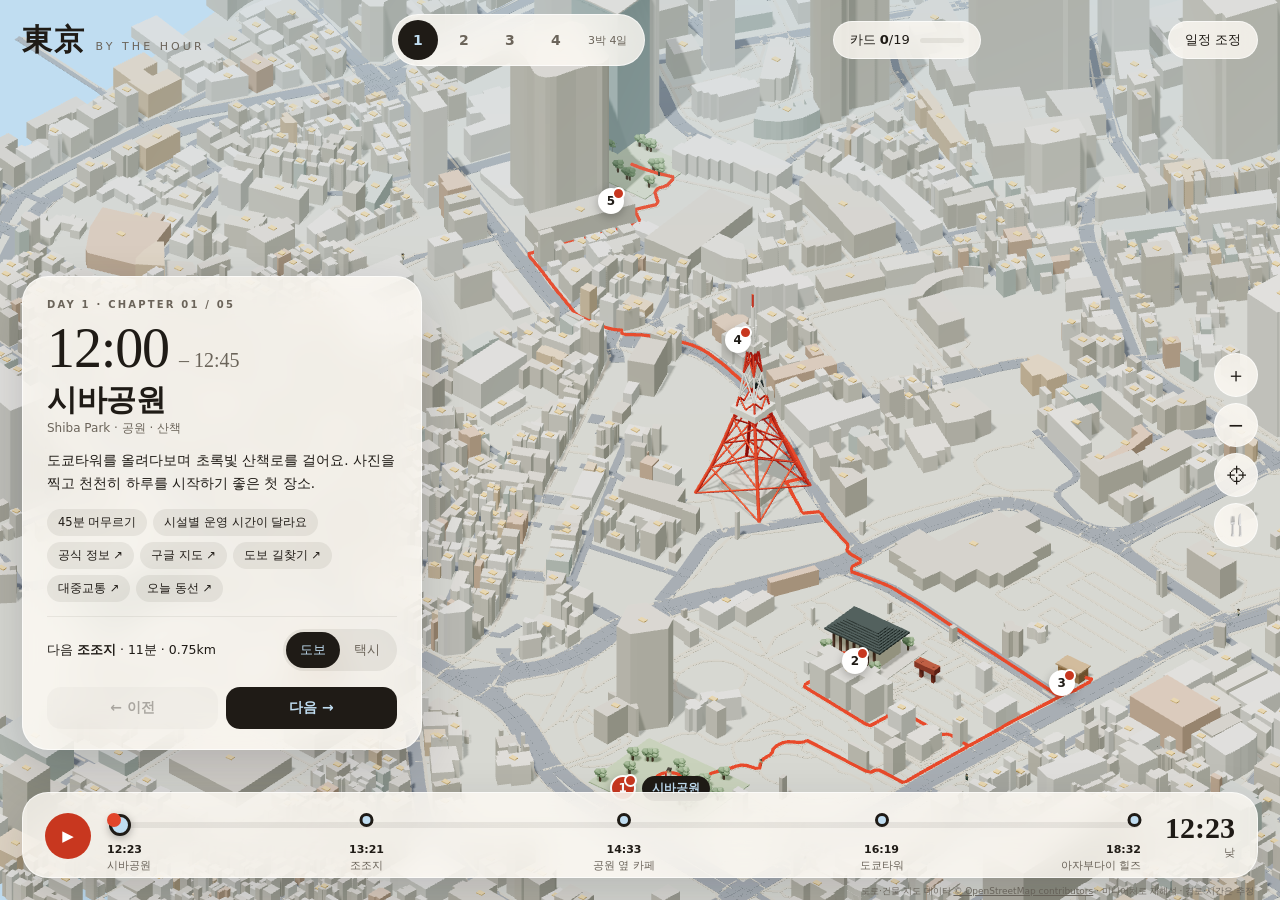
==== commit 50bd88a6: "feat: add restaurant button and sheet markup Co-Authored-By: Claude Sonnet 5.5 <noreply@anthropic.co" ====
--- a/index.html
+++ b/index.html
@@ -43,6 +43,7 @@
   <button id="zoom-in" aria-label="확대">＋</button>
   <button id="zoom-out" aria-label="축소">−</button>
   <button id="overview" aria-label="도시 전체 보기" title="전체 보기">⌖</button>
+  <button id="food-btn" aria-label="먹을텐데 맛집 목록" title="먹을텐데 맛집">🍴</button>
 </div>
 
 <!-- 스크립트가 시작되면 챕터 카드로 교체돼요. 스크립트 없이도 일정이 읽히도록 둔 정적 내용입니다. -->
@@ -90,6 +91,15 @@
   </div>
 </div>
 
+<div id="food" hidden>
+  <div class="sheet-body deck-body" role="dialog" aria-label="먹을텐데 맛집">
+    <h3>먹을텐데 도쿄 맛집</h3>
+    <p class="deck-note">성시경의 먹을텐데에서 소개한 도쿄 식당이에요. 식당 정보는 영상 설명란 기준이고, 영업 여부와 예약은 방문 전에 직접 확인해 주세요.</p>
+    <div id="food-list"></div>
+    <div class="sheet-actions"><button id="food-close" class="primary">닫기</button></div>
+  </div>
+</div>
+
 <div id="empty-day" hidden>
   <span class="eyebrow">NEXT CHAPTER</span>
   <h2 id="empty-title"></h2>
--- a/style.css
+++ b/style.css
@@ -149,3 +149,28 @@
 #deck-list li b{font-size:13px}
 #deck-list li span{font-size:11px;color:#6b645a}
 @media (max-width:760px){.deck-btn .deck-track{display:none}}
+
+/* 모바일 상단바: 한 줄에 맞추기 */
+@media (max-width:760px){
+  .top{gap:6px}
+  .ghost{padding:8px 11px;font-size:12px;white-space:nowrap}
+  .day{width:34px;height:34px}
+  .brand-kanji{white-space:nowrap}
+}
+@media (max-width:430px){.brand{display:none}.top{justify-content:center}}
+.deck-body .sheet-actions{position:sticky;bottom:0;background:#fffaf1;padding-top:10px;margin-top:10px}
+
+/* 먹을텐데 맛집 */
+#food{position:fixed;inset:0;z-index:30;background:rgba(10,12,24,.45);display:flex;align-items:flex-end;justify-content:center}
+#food[hidden]{display:none}
+#food-list section{margin-top:14px}
+#food-list h4{margin:0 0 8px;font-size:13px}
+.food-item{padding:12px 14px;margin-bottom:8px;border-radius:14px;background:#fff;border:1px solid #e3dccf;color:#1f1b16}
+.food-head{display:flex;align-items:center;gap:8px;flex-wrap:wrap}
+.food-head b{font-size:15px}
+.tv{padding:2px 8px;border-radius:99px;background:#c8371f;color:#fff;font-size:10.5px;font-weight:600}
+.food-en{margin:2px 0 0;font-size:12px;color:#6b645a}
+.food-addr{margin:6px 0 8px;font-size:12px;color:#6b645a;line-height:1.5}
+.food-links{display:flex;flex-wrap:wrap;gap:6px 12px}
+.food-links a{font-size:12px;color:#c8371f;text-decoration:none}
+.food-links a:hover{text-decoration:underline}
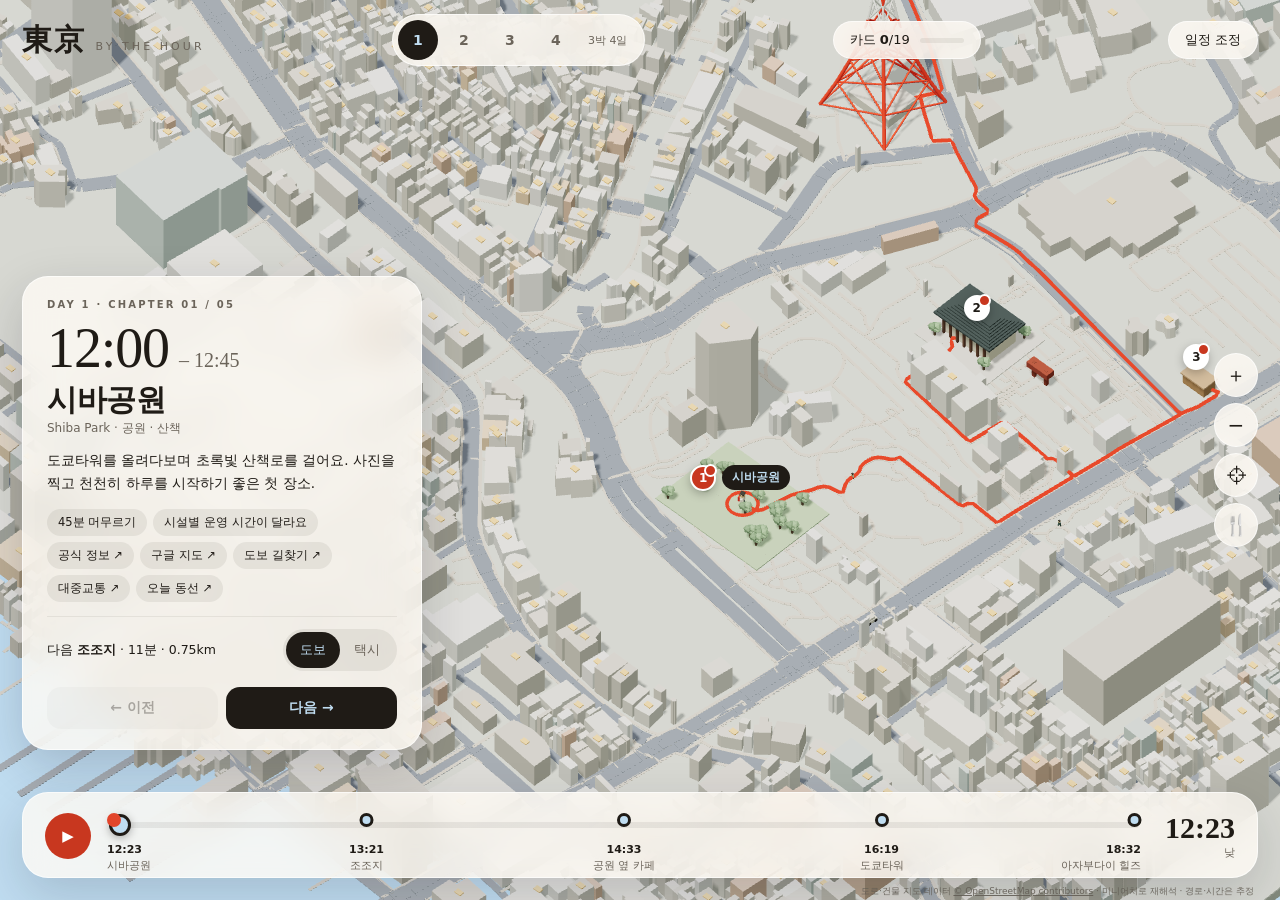
==== commit 470620f4: "feat: add restaurant tab markup Co-Authored-By: Claude Sonnet 5.5 <noreply@anthropic.com>" ====
--- a/index.html
+++ b/index.html
@@ -93,8 +93,12 @@
 
 <div id="food" hidden>
   <div class="sheet-body deck-body" role="dialog" aria-label="먹을텐데 맛집">
-    <h3>먹을텐데 도쿄 맛집</h3>
-    <p class="deck-note">성시경의 먹을텐데에서 소개한 도쿄 식당이에요. 식당 정보는 영상 설명란 기준이고, 영업 여부와 예약은 방문 전에 직접 확인해 주세요.</p>
+    <h3>도쿄 맛집</h3>
+    <div id="food-tabs" role="tablist" aria-label="맛집 종류">
+      <button role="tab" data-tab="tv" aria-selected="true">먹을텐데</button>
+      <button role="tab" data-tab="pick" aria-selected="false">미쉐린·현지 평가</button>
+    </div>
+    <p id="food-note" class="deck-note"></p>
     <div id="food-list"></div>
     <div class="sheet-actions"><button id="food-close" class="primary">닫기</button></div>
   </div>
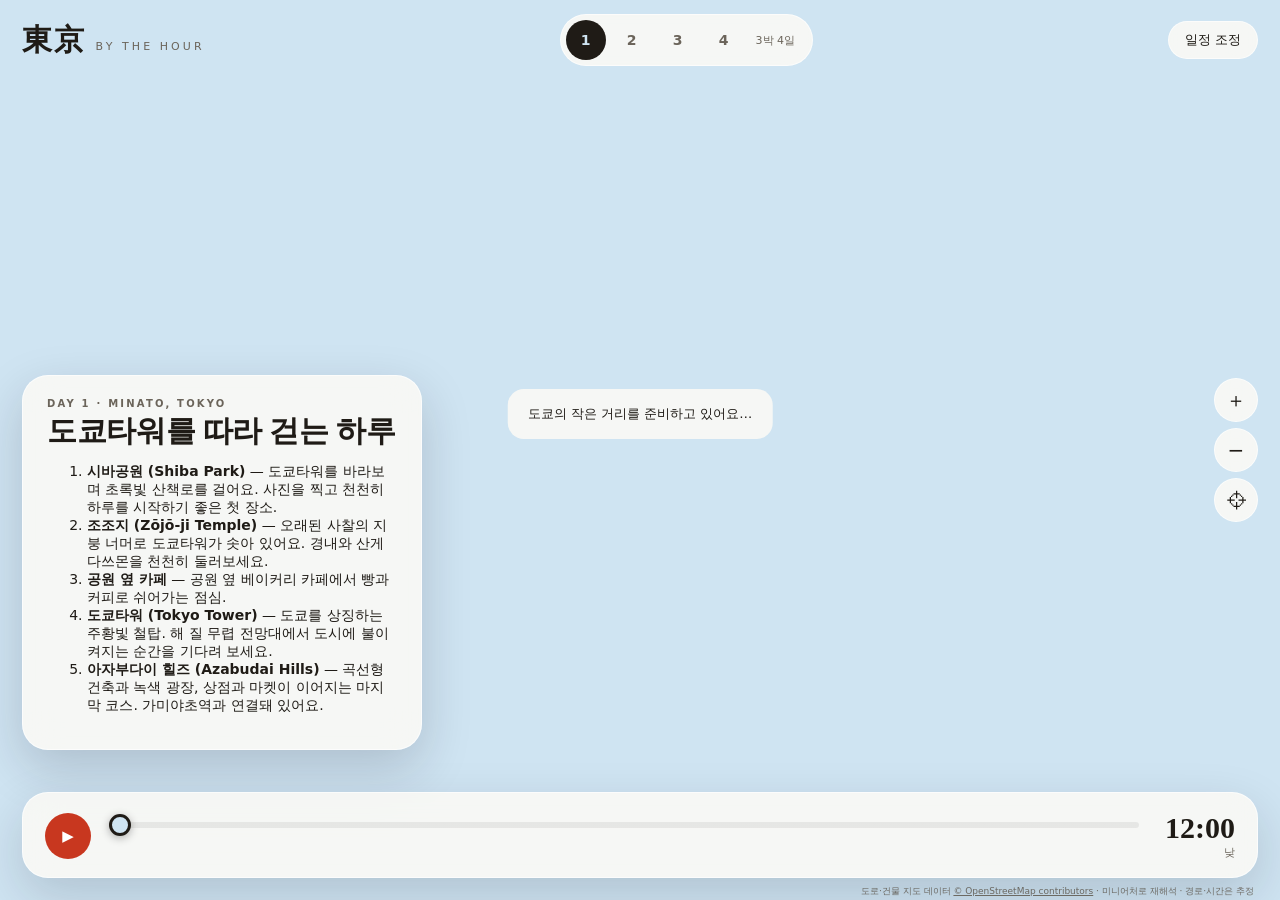
==== commit 68544a3e: "refactor(html): remove empty-day overlay markup Co-Authored-By: Claude Sonnet 5.5 <noreply@anthropic" ====
--- a/index.html
+++ b/index.html
@@ -35,7 +35,6 @@
     <button class="day" data-day="4">4</button>
     <span class="days-label">3박 4일</span>
   </nav>
-  <button id="deck-btn" class="ghost deck-btn" aria-label="수집 카드"><span>카드 <b id="deck-n">0</b>/19</span><i class="deck-track"><i id="deck-bar" class="deck-fill"></i></i></button>
   <button id="open-plan" class="ghost">일정 조정</button>
 </header>
 
@@ -43,7 +42,6 @@
   <button id="zoom-in" aria-label="확대">＋</button>
   <button id="zoom-out" aria-label="축소">−</button>
   <button id="overview" aria-label="도시 전체 보기" title="전체 보기">⌖</button>
-  <button id="food-btn" aria-label="먹을텐데 맛집 목록" title="먹을텐데 맛집">🍴</button>
 </div>
 
 <!-- 스크립트가 시작되면 챕터 카드로 교체돼요. 스크립트 없이도 일정이 읽히도록 둔 정적 내용입니다. -->
@@ -82,66 +80,9 @@
   </div>
 </div>
 
-<div id="deck" hidden>
-  <div class="sheet-body deck-body" role="dialog" aria-label="수집 카드">
-    <h3>모은 카드</h3>
-    <p class="deck-note">장소에 도착하면 카드를 얻어요. 이 브라우저에만 저장돼요.</p>
-    <div id="deck-list"></div>
-    <div class="sheet-actions"><button id="deck-close" class="primary">닫기</button></div>
-  </div>
-</div>
-
-<div id="food" hidden>
-  <div class="sheet-body deck-body" role="dialog" aria-label="먹을텐데 맛집">
-    <h3>도쿄 맛집</h3>
-    <div id="food-tabs" role="tablist" aria-label="맛집 종류">
-      <button role="tab" data-tab="tv" aria-selected="true">먹을텐데</button>
-      <button role="tab" data-tab="pick" aria-selected="false">미쉐린·현지 평가</button>
-    </div>
-    <p id="food-note" class="deck-note"></p>
-    <div id="food-list"></div>
-    <div class="sheet-actions"><button id="food-close" class="primary">닫기</button></div>
-  </div>
-</div>
-
-<div id="empty-day" hidden>
-  <span class="eyebrow">NEXT CHAPTER</span>
-  <h2 id="empty-title"></h2>
-  <p>이번 프로토타입은 첫째 날 도쿄타워 일대만 담고 있어요.<br>나머지 날은 아직 비어 있어요.</p>
-  <button id="back-day" class="primary">첫째 날로 돌아가기</button>
-</div>
 
 <div id="map-status">도쿄의 작은 거리를 준비하고 있어요…</div>
 <div class="attribution">도로·건물 지도 데이터 <a href="https://www.openstreetmap.org/copyright" target="_blank" rel="noopener">© OpenStreetMap contributors</a> · 미니어처로 재해석 · 경로·시간은 추정</div>
-<noscript>
-<section aria-label="Day 2~4 일정 요약">
-  <h2>3박 4일 도쿄 여행 일정 (Day 2~4)</h2>
-  <h3>Day 2 · 아사쿠사에서 스카이트리까지</h3>
-  <ol>
-    <li>가미나리몬 (Kaminarimon Gate): 아사쿠사 여행의 첫 관문인 붉은 등롱 문</li>
-    <li>센소지 (Sensō-ji Temple): 나카미세 거리를 지나 본당까지</li>
-    <li>스미다 공원 (Sumida Park): 스미다강변 산책로</li>
-    <li>도쿄 스카이트리 (Tokyo Skytree): 높이 634m의 전파탑과 전망대</li>
-    <li>도쿄 소라마치 (Tokyo Solamachi): 스카이트리 아래 복합 상업시설</li>
-  </ol>
-  <h3>Day 3 · 숲에서 교차로까지, 시부야 하루</h3>
-  <ol>
-    <li>메이지 신궁 (Meiji Jingu): 도심 속 숲길과 신사</li>
-    <li>다케시타 거리 (Takeshita Street): 하라주쿠의 패션과 간식 거리</li>
-    <li>오모테산도 (Omotesandō): 가로수길과 건축물</li>
-    <li>시부야 스크램블 교차로 (Shibuya Crossing)</li>
-    <li>시부야 스카이 (Shibuya Sky): 스크램블 스퀘어 옥상 전망 시설</li>
-  </ol>
-  <h3>Day 4 · 우에노에서 아키하바라까지</h3>
-  <ol>
-    <li>도쿄국립박물관 (Tokyo National Museum)</li>
-    <li>우에노 온시공원 (Ueno Park)</li>
-    <li>아메요코 시장 (Ameya-Yokochō)</li>
-    <li>아키하바라 (Akihabara): 전자제품과 서브컬처 거리</li>
-  </ol>
-  <p>3D 지도는 JavaScript가 필요해요. 운영시간과 요금은 각 장소의 공식 사이트에서 확인해 주세요.</p>
-</section>
-</noscript>
 <div id="toast" role="status"></div>
 <script type="module" src="app.js"></script>
 </body>
--- a/style.css
+++ b/style.css
@@ -90,7 +90,7 @@
 
 /* sheet / empty / misc */
 #sheet{position:fixed;inset:0;z-index:30;background:rgba(10,12,24,.45);display:flex;align-items:flex-end;justify-content:center}
-#sheet[hidden],#empty-day[hidden],#map-status[hidden]{display:none}
+#sheet[hidden],#map-status[hidden]{display:none}
 .sheet-body{width:min(460px,100%);background:#fffaf1;color:#1f1b16;border-radius:26px 26px 0 0;padding:26px 24px calc(24px + env(safe-area-inset-bottom));display:grid;gap:16px}
 .sheet-body h3{font-family:var(--serif);font-size:24px;margin:0}
 .sheet-body label{display:flex;flex-direction:column;gap:6px;font-size:12px;color:#6b645a}
@@ -100,9 +100,6 @@
 fieldset label{flex-direction:row;align-items:center;gap:10px;font-size:14px;color:#1f1b16}
 .sheet-actions{display:flex;gap:10px;justify-content:flex-end}
 .sheet-body .ghost{background:#efe9dc;border-color:transparent;color:#1f1b16}
-#empty-day{position:fixed;inset:0;z-index:20;background:rgba(238,233,222,.82);backdrop-filter:blur(10px);display:flex;flex-direction:column;align-items:center;justify-content:center;text-align:center;padding:30px;color:#1f1b16}
-#empty-day h2{font-family:var(--serif);font-size:44px;margin:14px 0}
-#empty-day p{color:#6b645a;line-height:1.8;margin:0 0 20px}
 #map-status{position:fixed;z-index:15;top:46%;left:50%;transform:translate(-50%,-50%);background:var(--glass);border-radius:16px;padding:16px 20px;font-size:13px;text-align:center}
 .attribution{position:fixed;z-index:9;right:26px;bottom:2px;font-size:9px;color:var(--ink-2);opacity:.9}
 .attribution a{color:inherit}
@@ -128,49 +125,3 @@
   .attribution{display:none}
 }
 @media(prefers-reduced-motion:reduce){*{transition:none!important;scroll-behavior:auto}}
-
-/* 수집 카드 */
-.deck-btn{display:flex;align-items:center;gap:10px}
-.deck-track{display:block;width:44px;height:5px;border-radius:99px;background:var(--chip);overflow:hidden}
-.deck-fill{display:block;height:100%;width:0;background:var(--accent-strong);transition:width .4s}
-.pin.new i::after{content:"";position:absolute;top:-3px;right:-3px;width:9px;height:9px;border-radius:50%;background:var(--accent-strong);border:2px solid #fff}
-.pin i{position:relative}
-.got{margin-left:8px;padding:2px 8px;border-radius:99px;background:var(--accent-strong);color:#fff;font-size:10px;letter-spacing:0;text-transform:none}
-#deck{position:fixed;inset:0;z-index:30;background:rgba(10,12,24,.45);display:flex;align-items:flex-end;justify-content:center}
-#deck[hidden]{display:none}
-.deck-body{max-height:86vh;overflow:auto}
-.deck-note{margin:0;font-size:12px;color:#6b645a}
-#deck-list section{margin-top:14px}
-#deck-list h4{margin:0 0 8px;font-size:13px}
-#deck-list h4 em{font-style:normal;color:#6b645a;font-weight:400;margin-left:6px}
-#deck-list ul{list-style:none;margin:0;padding:0;display:grid;grid-template-columns:repeat(auto-fill,minmax(130px,1fr));gap:8px}
-#deck-list li{display:flex;flex-direction:column;gap:3px;padding:10px 12px;border-radius:12px;background:#efe9dc;color:#6b645a;min-height:56px}
-#deck-list li.on{background:#fff;border:1px solid #e3dccf;color:#1f1b16}
-#deck-list li b{font-size:13px}
-#deck-list li span{font-size:11px;color:#6b645a}
-@media (max-width:760px){.deck-btn .deck-track{display:none}}
-
-/* 모바일 상단바: 한 줄에 맞추기 */
-@media (max-width:760px){
-  .top{gap:6px}
-  .ghost{padding:8px 11px;font-size:12px;white-space:nowrap}
-  .day{width:34px;height:34px}
-  .brand-kanji{white-space:nowrap}
-}
-@media (max-width:430px){.brand{display:none}.top{justify-content:center}}
-.deck-body .sheet-actions{position:sticky;bottom:0;background:#fffaf1;padding-top:10px;margin-top:10px}
-
-/* 먹을텐데 맛집 */
-#food{position:fixed;inset:0;z-index:30;background:rgba(10,12,24,.45);display:flex;align-items:flex-end;justify-content:center}
-#food[hidden]{display:none}
-#food-list section{margin-top:14px}
-#food-list h4{margin:0 0 8px;font-size:13px}
-.food-item{padding:12px 14px;margin-bottom:8px;border-radius:14px;background:#fff;border:1px solid #e3dccf;color:#1f1b16}
-.food-head{display:flex;align-items:center;gap:8px;flex-wrap:wrap}
-.food-head b{font-size:15px}
-.tv{padding:2px 8px;border-radius:99px;background:#c8371f;color:#fff;font-size:10.5px;font-weight:600}
-.food-en{margin:2px 0 0;font-size:12px;color:#6b645a}
-.food-addr{margin:6px 0 8px;font-size:12px;color:#6b645a;line-height:1.5}
-.food-links{display:flex;flex-wrap:wrap;gap:6px 12px}
-.food-links a{font-size:12px;color:#c8371f;text-decoration:none}
-.food-links a:hover{text-decoration:underline}
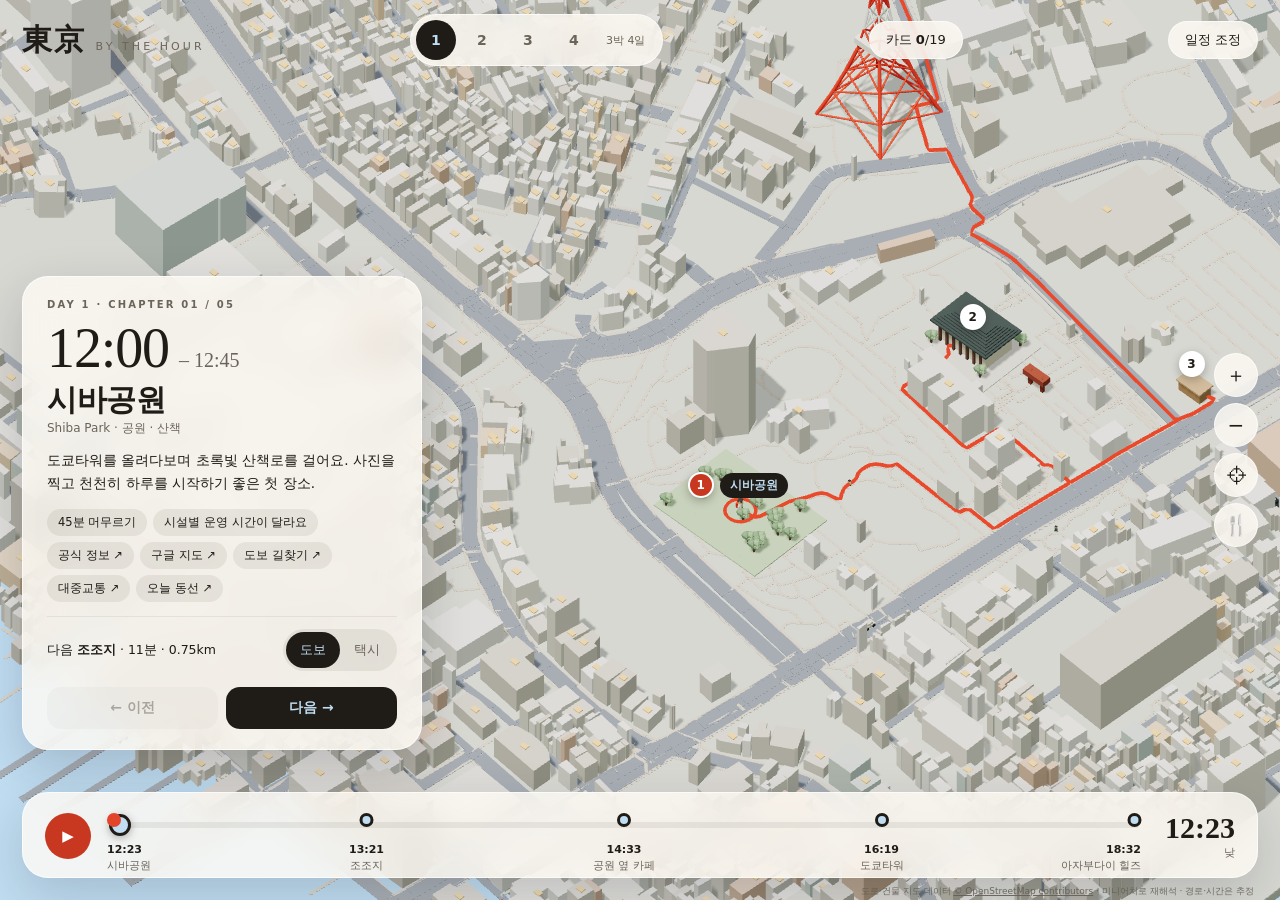
==== commit b87867fc: "feat(pwa): link manifest and add install note markup Co-Authored-By: Claude Sonnet 5.5 <noreply@anth" ====
--- a/index.html
+++ b/index.html
@@ -17,6 +17,12 @@
 <meta name="twitter:card" content="summary">
 <meta name="twitter:title" content="Tokyo, by the hour · 시간으로 걷는 도쿄">
 <meta name="twitter:description" content="하루를 시간 순서로 걷는 도쿄 여행 플래너. 타임라인을 움직이면 하늘이 바뀌고 도쿄타워에 불이 켜져요.">
+<link rel="manifest" href="manifest.webmanifest">
+<link rel="apple-touch-icon" href="icons/apple-touch-icon.png">
+<meta name="mobile-web-app-capable" content="yes">
+<meta name="apple-mobile-web-app-capable" content="yes">
+<meta name="apple-mobile-web-app-title" content="Tokyo">
+<meta name="format-detection" content="telephone=no">
 <link rel="stylesheet" href="style.css">
 <script type="importmap">{"imports":{"three":"./vendor/three.module.min.js"}}</script>
 </head>
@@ -35,6 +41,7 @@
     <button class="day" data-day="4">4</button>
     <span class="days-label">3박 4일</span>
   </nav>
+  <button id="deck-btn" class="ghost deck-btn" aria-label="수집 카드"><span>카드 <b id="deck-n">0</b>/19</span><i class="deck-track"><i id="deck-bar" class="deck-fill"></i></i></button>
   <button id="open-plan" class="ghost">일정 조정</button>
 </header>
 
@@ -42,6 +49,7 @@
   <button id="zoom-in" aria-label="확대">＋</button>
   <button id="zoom-out" aria-label="축소">−</button>
   <button id="overview" aria-label="도시 전체 보기" title="전체 보기">⌖</button>
+  <button id="food-btn" aria-label="먹을텐데 맛집 목록" title="먹을텐데 맛집">🍴</button>
 </div>
 
 <!-- 스크립트가 시작되면 챕터 카드로 교체돼요. 스크립트 없이도 일정이 읽히도록 둔 정적 내용입니다. -->
@@ -76,13 +84,71 @@
       <label><input type="radio" name="pace" value="1" checked> 여유롭게</label>
       <label><input type="radio" name="pace" value="1.25"> 천천히 오래</label>
     </fieldset>
-    <div class="sheet-actions"><button id="sheet-cancel" class="ghost">닫기</button><button id="sheet-apply" class="primary">다시 계획하기</button></div>
+    <p id="install-note" class="deck-note" hidden></p>
+    <div class="sheet-actions"><button id="install" class="ghost" hidden>앱으로 설치</button><button id="sheet-cancel" class="ghost">닫기</button><button id="sheet-apply" class="primary">다시 계획하기</button></div>
   </div>
 </div>
 
+<div id="deck" hidden>
+  <div class="sheet-body deck-body" role="dialog" aria-label="수집 카드">
+    <h3>모은 카드</h3>
+    <p class="deck-note">장소에 도착하면 카드를 얻어요. 이 브라우저에만 저장돼요.</p>
+    <div id="deck-list"></div>
+    <div class="sheet-actions"><button id="deck-close" class="primary">닫기</button></div>
+  </div>
+</div>
+
+<div id="food" hidden>
+  <div class="sheet-body deck-body" role="dialog" aria-label="먹을텐데 맛집">
+    <h3>도쿄 맛집</h3>
+    <div id="food-tabs" role="tablist" aria-label="맛집 종류">
+      <button role="tab" data-tab="tv" aria-selected="true">먹을텐데</button>
+      <button role="tab" data-tab="pick" aria-selected="false">미쉐린·현지 평가</button>
+    </div>
+    <p id="food-note" class="deck-note"></p>
+    <div id="food-list"></div>
+    <div class="sheet-actions"><button id="food-close" class="primary">닫기</button></div>
+  </div>
+</div>
+
+<div id="empty-day" hidden>
+  <span class="eyebrow">NEXT CHAPTER</span>
+  <h2 id="empty-title"></h2>
+  <p>이번 프로토타입은 첫째 날 도쿄타워 일대만 담고 있어요.<br>나머지 날은 아직 비어 있어요.</p>
+  <button id="back-day" class="primary">첫째 날로 돌아가기</button>
+</div>
 
 <div id="map-status">도쿄의 작은 거리를 준비하고 있어요…</div>
 <div class="attribution">도로·건물 지도 데이터 <a href="https://www.openstreetmap.org/copyright" target="_blank" rel="noopener">© OpenStreetMap contributors</a> · 미니어처로 재해석 · 경로·시간은 추정</div>
+<noscript>
+<section aria-label="Day 2~4 일정 요약">
+  <h2>3박 4일 도쿄 여행 일정 (Day 2~4)</h2>
+  <h3>Day 2 · 아사쿠사에서 스카이트리까지</h3>
+  <ol>
+    <li>가미나리몬 (Kaminarimon Gate): 아사쿠사 여행의 첫 관문인 붉은 등롱 문</li>
+    <li>센소지 (Sensō-ji Temple): 나카미세 거리를 지나 본당까지</li>
+    <li>스미다 공원 (Sumida Park): 스미다강변 산책로</li>
+    <li>도쿄 스카이트리 (Tokyo Skytree): 높이 634m의 전파탑과 전망대</li>
+    <li>도쿄 소라마치 (Tokyo Solamachi): 스카이트리 아래 복합 상업시설</li>
+  </ol>
+  <h3>Day 3 · 숲에서 교차로까지, 시부야 하루</h3>
+  <ol>
+    <li>메이지 신궁 (Meiji Jingu): 도심 속 숲길과 신사</li>
+    <li>다케시타 거리 (Takeshita Street): 하라주쿠의 패션과 간식 거리</li>
+    <li>오모테산도 (Omotesandō): 가로수길과 건축물</li>
+    <li>시부야 스크램블 교차로 (Shibuya Crossing)</li>
+    <li>시부야 스카이 (Shibuya Sky): 스크램블 스퀘어 옥상 전망 시설</li>
+  </ol>
+  <h3>Day 4 · 우에노에서 아키하바라까지</h3>
+  <ol>
+    <li>도쿄국립박물관 (Tokyo National Museum)</li>
+    <li>우에노 온시공원 (Ueno Park)</li>
+    <li>아메요코 시장 (Ameya-Yokochō)</li>
+    <li>아키하바라 (Akihabara): 전자제품과 서브컬처 거리</li>
+  </ol>
+  <p>3D 지도는 JavaScript가 필요해요. 운영시간과 요금은 각 장소의 공식 사이트에서 확인해 주세요.</p>
+</section>
+</noscript>
 <div id="toast" role="status"></div>
 <script type="module" src="app.js"></script>
 </body>
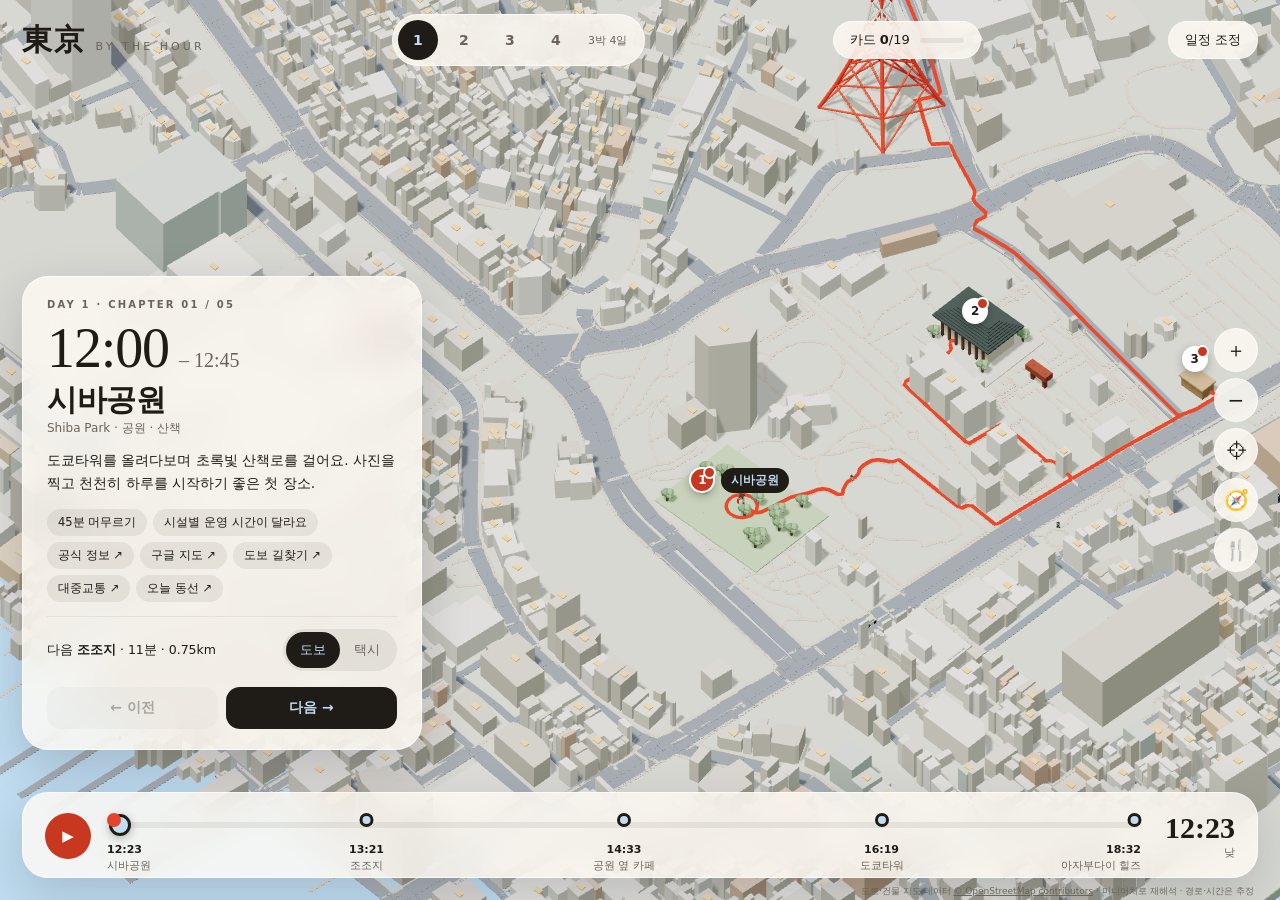
==== commit f12af901: "feat(explore): add nearby places button, filter chips and info card markup Co-Authored-By: Claude So" ====
--- a/index.html
+++ b/index.html
@@ -49,6 +49,7 @@
   <button id="zoom-in" aria-label="확대">＋</button>
   <button id="zoom-out" aria-label="축소">−</button>
   <button id="overview" aria-label="도시 전체 보기" title="전체 보기">⌖</button>
+  <button id="explore-btn" aria-label="주변 장소 보기" aria-pressed="false" title="주변 장소">🧭</button>
   <button id="food-btn" aria-label="먹을텐데 맛집 목록" title="먹을텐데 맛집">🍴</button>
 </div>
 
@@ -118,6 +119,8 @@
   <button id="back-day" class="primary">첫째 날로 돌아가기</button>
 </div>
 
+<div id="explore" hidden><div id="explore-chips" role="group" aria-label="주변 장소 종류"></div></div>
+<div id="poi" hidden></div>
 <div id="map-status">도쿄의 작은 거리를 준비하고 있어요…</div>
 <div class="attribution">도로·건물 지도 데이터 <a href="https://www.openstreetmap.org/copyright" target="_blank" rel="noopener">© OpenStreetMap contributors</a> · 미니어처로 재해석 · 경로·시간은 추정</div>
 <noscript>
--- a/style.css
+++ b/style.css
@@ -90,7 +90,7 @@
 
 /* sheet / empty / misc */
 #sheet{position:fixed;inset:0;z-index:30;background:rgba(10,12,24,.45);display:flex;align-items:flex-end;justify-content:center}
-#sheet[hidden],#map-status[hidden]{display:none}
+#sheet[hidden],#empty-day[hidden],#map-status[hidden]{display:none}
 .sheet-body{width:min(460px,100%);background:#fffaf1;color:#1f1b16;border-radius:26px 26px 0 0;padding:26px 24px calc(24px + env(safe-area-inset-bottom));display:grid;gap:16px}
 .sheet-body h3{font-family:var(--serif);font-size:24px;margin:0}
 .sheet-body label{display:flex;flex-direction:column;gap:6px;font-size:12px;color:#6b645a}
@@ -100,6 +100,9 @@
 fieldset label{flex-direction:row;align-items:center;gap:10px;font-size:14px;color:#1f1b16}
 .sheet-actions{display:flex;gap:10px;justify-content:flex-end}
 .sheet-body .ghost{background:#efe9dc;border-color:transparent;color:#1f1b16}
+#empty-day{position:fixed;inset:0;z-index:20;background:rgba(238,233,222,.82);backdrop-filter:blur(10px);display:flex;flex-direction:column;align-items:center;justify-content:center;text-align:center;padding:30px;color:#1f1b16}
+#empty-day h2{font-family:var(--serif);font-size:44px;margin:14px 0}
+#empty-day p{color:#6b645a;line-height:1.8;margin:0 0 20px}
 #map-status{position:fixed;z-index:15;top:46%;left:50%;transform:translate(-50%,-50%);background:var(--glass);border-radius:16px;padding:16px 20px;font-size:13px;text-align:center}
 .attribution{position:fixed;z-index:9;right:26px;bottom:2px;font-size:9px;color:var(--ink-2);opacity:.9}
 .attribution a{color:inherit}
@@ -125,3 +128,84 @@
   .attribution{display:none}
 }
 @media(prefers-reduced-motion:reduce){*{transition:none!important;scroll-behavior:auto}}
+
+/* 수집 카드 */
+.deck-btn{display:flex;align-items:center;gap:10px}
+.deck-track{display:block;width:44px;height:5px;border-radius:99px;background:var(--chip);overflow:hidden}
+.deck-fill{display:block;height:100%;width:0;background:var(--accent-strong);transition:width .4s}
+.pin.new i::after{content:"";position:absolute;top:-3px;right:-3px;width:9px;height:9px;border-radius:50%;background:var(--accent-strong);border:2px solid #fff}
+.pin i{position:relative}
+.got{margin-left:8px;padding:2px 8px;border-radius:99px;background:var(--accent-strong);color:#fff;font-size:10px;letter-spacing:0;text-transform:none}
+#deck{position:fixed;inset:0;z-index:30;background:rgba(10,12,24,.45);display:flex;align-items:flex-end;justify-content:center}
+#deck[hidden]{display:none}
+.deck-body{max-height:86vh;overflow:auto}
+.deck-note{margin:0;font-size:12px;color:#6b645a}
+#deck-list section{margin-top:14px}
+#deck-list h4{margin:0 0 8px;font-size:13px}
+#deck-list h4 em{font-style:normal;color:#6b645a;font-weight:400;margin-left:6px}
+#deck-list ul{list-style:none;margin:0;padding:0;display:grid;grid-template-columns:repeat(auto-fill,minmax(130px,1fr));gap:8px}
+#deck-list li{display:flex;flex-direction:column;gap:3px;padding:10px 12px;border-radius:12px;background:#efe9dc;color:#6b645a;min-height:56px}
+#deck-list li.on{background:#fff;border:1px solid #e3dccf;color:#1f1b16}
+#deck-list li b{font-size:13px}
+#deck-list li span{font-size:11px;color:#6b645a}
+@media (max-width:760px){.deck-btn .deck-track{display:none}}
+
+/* 모바일 상단바: 한 줄에 맞추기 */
+@media (max-width:760px){
+  .top{gap:6px}
+  .ghost{padding:8px 11px;font-size:12px;white-space:nowrap}
+  .day{width:34px;height:34px}
+  .brand-kanji{white-space:nowrap}
+}
+@media (max-width:430px){.brand{display:none}.top{justify-content:center}}
+.deck-body .sheet-actions{position:sticky;bottom:0;background:#fffaf1;padding-top:10px;margin-top:10px}
+
+/* 먹을텐데 맛집 */
+#food{position:fixed;inset:0;z-index:30;background:rgba(10,12,24,.45);display:flex;align-items:flex-end;justify-content:center}
+#food[hidden]{display:none}
+#food-list section{margin-top:14px}
+#food-list h4{margin:0 0 8px;font-size:13px}
+.food-item{padding:12px 14px;margin-bottom:8px;border-radius:14px;background:#fff;border:1px solid #e3dccf;color:#1f1b16}
+.food-head{display:flex;align-items:center;gap:8px;flex-wrap:wrap}
+.food-head b{font-size:15px}
+.tv{padding:2px 8px;border-radius:99px;background:#c8371f;color:#fff;font-size:10.5px;font-weight:600}
+.food-en{margin:2px 0 0;font-size:12px;color:#6b645a}
+.food-addr{margin:6px 0 8px;font-size:12px;color:#6b645a;line-height:1.5}
+.food-links{display:flex;flex-wrap:wrap;gap:6px 12px}
+.food-links a{font-size:12px;color:#c8371f;text-decoration:none}
+.food-links a:hover{text-decoration:underline}
+#food-tabs{display:flex;gap:6px;margin:4px 0 8px}
+#food-tabs button{padding:8px 14px;border-radius:999px;background:#efe9dc;color:#1f1b16;font-size:12.5px;font-weight:600}
+#food-tabs button[aria-selected="true"]{background:#1f1b16;color:#fffaf1}
+.tag{padding:2px 8px;border-radius:99px;font-size:10.5px;font-weight:600;color:#fff}
+.tag.mich{background:#b3202a}
+.tag.tabe{background:#7a5c1e}
+.tag.gmap{background:#2f6b3f}
+
+/* 앱처럼 쓰기: 터치 기본 동작 정리 */
+html,body{overscroll-behavior:none;height:100dvh}
+*{-webkit-tap-highlight-color:transparent}
+button,input[type=range]{touch-action:manipulation}
+.grab{display:none}
+.more{display:block}
+#install[hidden],#install-note[hidden]{display:none}
+
+/* 모바일: 카드를 아래에서 올라오는 시트로. 기본은 작게, 손잡이를 누르거나 위로 밀면 펼쳐져요 */
+@media(max-width:760px){
+  #card{padding:6px 18px 14px;touch-action:pan-y}
+  .grab{display:flex;justify-content:center;width:100%;min-height:28px;align-items:center;margin:0 0 2px}
+  .grab i{display:block;width:44px;height:5px;border-radius:99px;background:var(--ink-2);opacity:.45}
+  #card .more{display:none}
+  #card.open .more{display:block;max-height:34vh;overflow:auto}
+  #card.open .desc{display:block}
+  #card.open .chips span:nth-child(2){display:inline-block}
+  .clock{font-size:34px;margin:4px 0 0}
+  #card h2{font-size:21px}
+  .sub{margin-bottom:8px}
+  .tools{top:calc(64px + env(safe-area-inset-top));bottom:auto;right:12px;grid-auto-flow:row}
+  .tools button{width:44px;height:44px}
+  .nav button,.seg button{min-height:44px}
+  .st{min-width:44px}
+}
+@media(max-width:760px) and (max-height:620px){ #card .eyebrow,#card .sub{display:none} }
+@media(max-width:760px){ #card:not(.open) .sub{display:none} #card:not(.open) .leg{padding:8px 0} }
